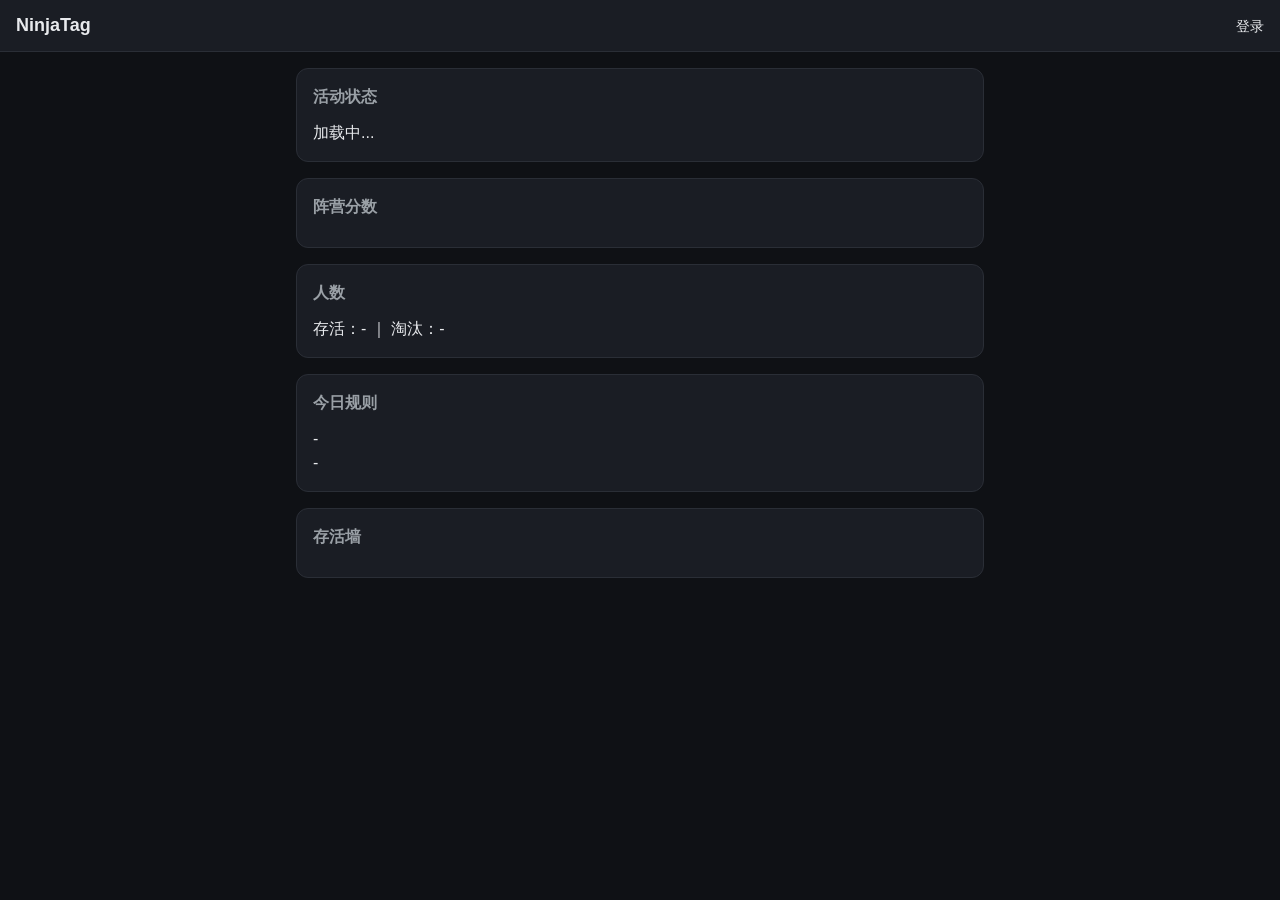
==== index.html @ 1253679f "Initial: init ver" ====
<!DOCTYPE html>
<html lang="zh-CN">
<head>
  <meta charset="UTF-8">
  <meta name="viewport" content="width=device-width, initial-scale=1.0, viewport-fit=cover">
  <title>NinjaTag</title>
  <link rel="stylesheet" href="css/style.css">
</head>
<body>
  <header class="site-header">
    <h1>NinjaTag</h1>
    <nav>
      <a href="login.html" id="nav-login">登录</a>
      <a href="me.html" id="nav-me" style="display:none">我的</a>
      <a href="admin.html" id="nav-admin" style="display:none">后台</a>
      <a href="#" id="nav-logout" style="display:none">退出</a>
    </nav>
  </header>

  <main class="container">
    <section id="event-status" class="card">
      <h2>活动状态</h2>
      <p id="status-text">加载中...</p>
      <p id="day-text"></p>
    </section>

    <section id="colleges" class="card">
      <h2>阵营分数</h2>
      <div id="colleges-list" class="colleges-grid"></div>
    </section>

    <section id="counts" class="card">
      <h2>人数</h2>
      <p>存活：<span id="alive-count">-</span> ｜ 淘汰：<span id="eliminated-count">-</span></p>
    </section>

    <section id="today-rule" class="card">
      <h2>今日规则</h2>
      <p id="rule-title">-</p>
      <p id="rule-content">-</p>
    </section>

    <section id="alive-wall" class="card">
      <h2>存活墙</h2>
      <div id="alive-wall-list" class="wall-grid"></div>
    </section>

    <section id="winner" class="card" style="display:none">
      <h2>最终赢家</h2>
      <div id="winner-content"></div>
    </section>
  </main>

  <script type="module" src="js/public.js"></script>
</body>
</html>
---- css/style.css ----
* { box-sizing: border-box; margin: 0; padding: 0; }

:root {
  --bg: #0f1115;
  --card: #1a1d24;
  --text: #e8eaed;
  --muted: #9aa0a6;
  --primary: #4f8cff;
  --border: #2a2e36;
}

body {
  font-family: -apple-system, BlinkMacSystemFont, "Segoe UI", Roboto, "Helvetica Neue", Arial, sans-serif;
  background: var(--bg);
  color: var(--text);
  min-height: 100vh;
  line-height: 1.5;
}

.site-header {
  display: flex;
  justify-content: space-between;
  align-items: center;
  padding: 12px 16px;
  background: var(--card);
  border-bottom: 1px solid var(--border);
  position: sticky;
  top: 0;
  z-index: 10;
}

.site-header h1 { font-size: 18px; }

.site-header nav a {
  color: var(--text);
  text-decoration: none;
  margin-left: 12px;
  font-size: 14px;
}

.container {
  max-width: 720px;
  margin: 0 auto;
  padding: 16px;
  display: flex;
  flex-direction: column;
  gap: 16px;
}

.card {
  background: var(--card);
  border: 1px solid var(--border);
  border-radius: 12px;
  padding: 16px;
}

.card h2 {
  font-size: 16px;
  margin-bottom: 12px;
  color: var(--muted);
  font-weight: 600;
}

.colleges-grid {
  display: grid;
  grid-template-columns: repeat(2, 1fr);
  gap: 12px;
}

.college-card {
  border: 2px solid;
  border-radius: 10px;
  overflow: hidden;
  text-align: center;
}

.college-name {
  padding: 8px;
  color: #fff;
  font-weight: 600;
}

.college-score {
  font-size: 28px;
  font-weight: 700;
  padding: 12px;
}

.wall-grid {
  display: grid;
  grid-template-columns: repeat(auto-fill, minmax(90px, 1fr));
  gap: 12px;
}

.wall-item {
  text-align: center;
}

.wall-item img {
  width: 100%;
  aspect-ratio: 1;
  object-fit: cover;
  border-radius: 8px;
  background: #333;
}

.wall-name {
  font-size: 13px;
  margin-top: 4px;
  font-weight: 600;
}

.wall-college {
  font-size: 12px;
}

.message {
  padding: 10px 12px;
  border-radius: 8px;
  margin-bottom: 12px;
  font-size: 14px;
}
.message-info { background: #1e3a5f; }
.message-error { background: #5f1e1e; }
.message-success { background: #1e5f2e; }

input, textarea, select {
  width: 100%;
  padding: 12px;
  background: #0f1115;
  border: 1px solid var(--border);
  border-radius: 8px;
  color: var(--text);
  font-size: 16px;
  margin: 8px 0;
}

.btn-primary {
  width: 100%;
  padding: 14px;
  background: var(--primary);
  color: #fff;
  border: none;
  border-radius: 10px;
  font-size: 16px;
  font-weight: 600;
  cursor: pointer;
  margin-top: 8px;
}

.btn-primary:disabled {
  opacity: 0.6;
  cursor: not-allowed;
}

.hint {
  font-size: 13px;
  color: var(--muted);
}

.winner-card {
  display: flex;
  align-items: center;
  gap: 12px;
  padding: 12px;
  border: 1px solid var(--border);
  border-radius: 10px;
  margin-bottom: 8px;
}

.winner-card img {
  width: 64px;
  height: 64px;
  border-radius: 50%;
  object-fit: cover;
}

.winner-label {
  font-size: 12px;
  color: var(--muted);
}

.winner-name {
  font-size: 18px;
  font-weight: 700;
}

.winner-college {
  font-size: 14px;
  color: var(--muted);
}

@media (min-width: 600px) {
  .colleges-grid { grid-template-columns: repeat(4, 1fr); }
}

.btn-secondary {
  width: 100%;
  padding: 14px;
  background: transparent;
  color: var(--text);
  border: 1px solid var(--border);
  border-radius: 10px;
  font-size: 16px;
  margin-top: 8px;
  cursor: pointer;
}

.btn-danger {
  width: 100%;
  padding: 14px;
  background: #b03030;
  color: #fff;
  border: none;
  border-radius: 10px;
  font-size: 16px;
  font-weight: 600;
  cursor: pointer;
  margin-top: 8px;
}

.identity-card {
  display: flex;
  align-items: center;
  gap: 16px;
  padding: 16px;
  border: 1px solid var(--border);
  border-radius: 12px;
  margin: 16px 0;
}

.identity-card img {
  width: 96px;
  height: 96px;
  border-radius: 12px;
  object-fit: cover;
  background: #333;
}

.identity-info {
  flex: 1;
}

.identity-name {
  font-size: 20px;
  font-weight: 700;
}

.identity-college {
  font-size: 14px;
  color: var(--muted);
  margin-top: 4px;
}

.identity-email {
  font-size: 13px;
  color: var(--muted);
  margin-top: 4px;
  word-break: break-all;
}
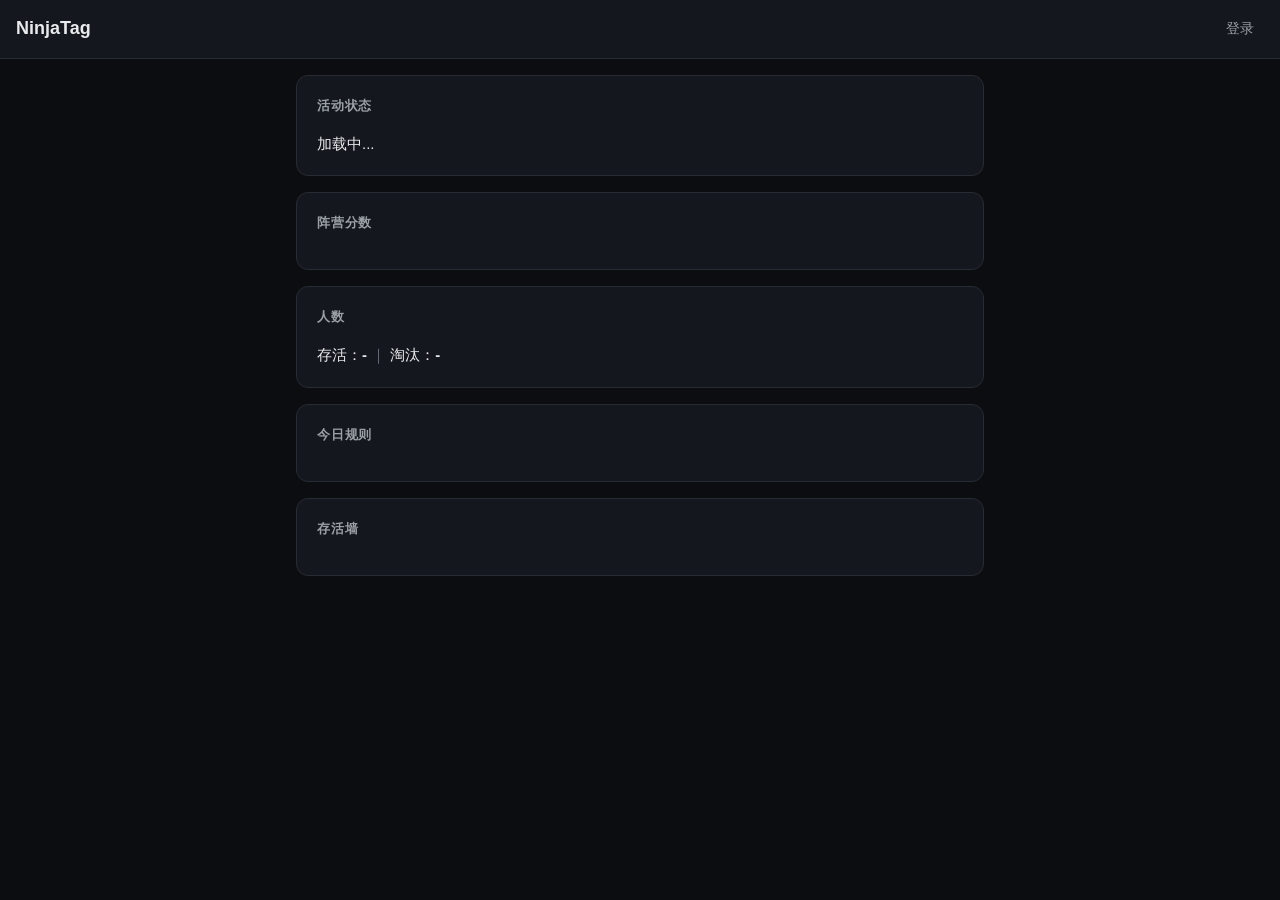
==== commit 9289263c: "Update: Better UI 1" ====
--- a/index.html
+++ b/index.html
@@ -1,51 +1,62 @@
 <!DOCTYPE html>
 <html lang="zh-CN">
+
 <head>
   <meta charset="UTF-8">
   <meta name="viewport" content="width=device-width, initial-scale=1.0, viewport-fit=cover">
   <title>NinjaTag</title>
   <link rel="stylesheet" href="css/style.css">
 </head>
+
 <body>
   <header class="site-header">
     <h1>NinjaTag</h1>
     <nav>
       <a href="login.html" id="nav-login">登录</a>
-      <a href="me.html" id="nav-me" style="display:none">我的</a>
       <a href="admin.html" id="nav-admin" style="display:none">后台</a>
       <a href="#" id="nav-logout" style="display:none">退出</a>
     </nav>
   </header>
 
   <main class="container">
-    <section id="event-status" class="card">
+    <!-- 活动状态 -->
+    <section id="event-status" class="card" data-section="event">
       <h2>活动状态</h2>
       <p id="status-text">加载中...</p>
-      <p id="day-text"></p>
+      <p id="day-text" class="hint"></p>
     </section>
 
-    <section id="colleges" class="card">
+    <!-- 阵营分数 -->
+    <section id="colleges" class="card" data-section="colleges">
       <h2>阵营分数</h2>
       <div id="colleges-list" class="colleges-grid"></div>
     </section>
 
-    <section id="counts" class="card">
+    <!-- 人数 -->
+    <section id="counts" class="card" data-section="counts">
       <h2>人数</h2>
-      <p>存活：<span id="alive-count">-</span> ｜ 淘汰：<span id="eliminated-count">-</span></p>
+      <p>
+        存活：<strong id="alive-count">-</strong>
+        <span class="muted">｜</span>
+        淘汰：<strong id="eliminated-count">-</strong>
+      </p>
     </section>
 
-    <section id="today-rule" class="card">
+    <!-- 今日规则 -->
+    <section id="today-rule" class="card" data-section="today_rule">
       <h2>今日规则</h2>
-      <p id="rule-title">-</p>
-      <p id="rule-content">-</p>
+      <p id="rule-title" style="font-weight:600"></p>
+      <p id="rule-content" class="hint" style="white-space:pre-wrap;line-height:1.6"></p>
     </section>
 
-    <section id="alive-wall" class="card">
+    <!-- 存活墙 -->
+    <section id="alive-wall" class="card" data-section="alive_wall">
       <h2>存活墙</h2>
       <div id="alive-wall-list" class="wall-grid"></div>
     </section>
 
-    <section id="winner" class="card" style="display:none">
+    <!-- 最终赢家 -->
+    <section id="winner" class="card" data-section="winner" style="display:none">
       <h2>最终赢家</h2>
       <div id="winner-content"></div>
     </section>
@@ -53,4 +64,5 @@
 
   <script type="module" src="js/public.js"></script>
 </body>
+
 </html>
--- a/css/style.css
+++ b/css/style.css
@@ -1,41 +1,343 @@
-* { box-sizing: border-box; margin: 0; padding: 0; }
-
+/* ============================================================
+   NinjaTag · 全局样式
+   设计系统：三级背景 · 语义色 · 统一圆角/间距/阴影
+   ============================================================ */
+
+/* ---------------- Reset ---------------- */
+*,
+*::before,
+*::after {
+  box-sizing: border-box;
+}
+
+* {
+  margin: 0;
+  padding: 0;
+}
+
+html {
+  -webkit-text-size-adjust: 100%;
+}
+
+img {
+  max-width: 100%;
+  display: block;
+}
+
+button {
+  font: inherit;
+  color: inherit;
+  background: none;
+  border: none;
+  cursor: pointer;
+}
+
+a {
+  color: var(--primary);
+  text-decoration: none;
+}
+
+a:hover {
+  text-decoration: underline;
+}
+
+/* ---------------- 设计令牌 ---------------- */
 :root {
-  --bg: #0f1115;
-  --card: #1a1d24;
+  /* 背景三级 */
+  --bg: #0b0d11;
+  --surface: #14171d;
+  --elevated: #1c2028;
+
+  /* 文字 */
   --text: #e8eaed;
-  --muted: #9aa0a6;
+  --text-secondary: #9aa0a6;
+  --text-tertiary: #6b7280;
+
+  /* 主色 */
   --primary: #4f8cff;
-  --border: #2a2e36;
-}
-
+  --primary-hover: #3d7aee;
+  --primary-soft: rgba(79, 140, 255, 0.12);
+
+  /* 语义色 */
+  --success: #22c55e;
+  --success-soft: rgba(34, 197, 94, 0.14);
+  --warning: #f59e0b;
+  --warning-soft: rgba(245, 158, 11, 0.14);
+  --danger: #ef4444;
+  --danger-hover: #dc2626;
+  --danger-soft: rgba(239, 68, 68, 0.14);
+  --gold: #eab308;
+  --gold-soft: rgba(234, 179, 8, 0.16);
+
+  /* 边框 */
+  --border: #262b34;
+  --border-strong: #363c47;
+
+  /* 圆角 */
+  --r-sm: 8px;
+  --r-md: 12px;
+  --r-lg: 16px;
+  --r-full: 999px;
+
+  /* 阴影 */
+  --shadow-sm: 0 1px 2px rgba(0, 0, 0, 0.35);
+  --shadow-md: 0 4px 12px rgba(0, 0, 0, 0.4);
+  --shadow-lg: 0 16px 40px rgba(0, 0, 0, 0.5);
+
+  /* 间距（4 的倍数） */
+  --sp-1: 4px;
+  --sp-2: 8px;
+  --sp-3: 12px;
+  --sp-4: 16px;
+  --sp-5: 20px;
+  --sp-6: 24px;
+  --sp-8: 32px;
+
+  /* 布局尺寸 */
+  --sidebar-w: 220px;
+  --topbar-h: 56px;
+
+  /* 兼容旧变量名 */
+  --card: var(--surface);
+  --muted: var(--text-secondary);
+}
+
+/* ---------------- 基础 ---------------- */
 body {
-  font-family: -apple-system, BlinkMacSystemFont, "Segoe UI", Roboto, "Helvetica Neue", Arial, sans-serif;
+  font-family: -apple-system, BlinkMacSystemFont, "Segoe UI", Roboto,
+    "Helvetica Neue", Arial, "PingFang SC", "Microsoft YaHei", sans-serif;
   background: var(--bg);
   color: var(--text);
   min-height: 100vh;
+  line-height: 1.55;
+  font-size: 15px;
+  -webkit-font-smoothing: antialiased;
+  -moz-osx-font-smoothing: grayscale;
+}
+
+h1 {
+  font-size: 18px;
+  font-weight: 700;
+}
+
+h2 {
+  font-size: 16px;
+  font-weight: 600;
+}
+
+h3 {
+  font-size: 15px;
+  font-weight: 600;
+}
+
+.hint {
+  font-size: 13px;
+  color: var(--text-secondary);
   line-height: 1.5;
 }
 
+.muted {
+  color: var(--text-tertiary);
+}
+
+/* ============================================================
+   布局 A：后台应用外壳（侧边栏 + 主区）
+   ============================================================ */
+.app {
+  display: flex;
+  min-height: 100vh;
+}
+
+.sidebar {
+  width: var(--sidebar-w);
+  flex-shrink: 0;
+  background: var(--surface);
+  border-right: 1px solid var(--border);
+  display: flex;
+  flex-direction: column;
+  position: sticky;
+  top: 0;
+  height: 100vh;
+}
+
+.sidebar-brand {
+  padding: var(--sp-5) var(--sp-4);
+  border-bottom: 1px solid var(--border);
+  display: flex;
+  align-items: center;
+  gap: var(--sp-2);
+}
+
+.sidebar-brand .brand-mark {
+  width: 28px;
+  height: 28px;
+  border-radius: var(--r-sm);
+  background: linear-gradient(135deg, var(--primary), #7c5cff);
+  display: grid;
+  place-items: center;
+  font-weight: 800;
+  font-size: 14px;
+  color: #fff;
+  flex-shrink: 0;
+}
+
+.sidebar-brand .brand-name {
+  font-weight: 700;
+  font-size: 15px;
+  letter-spacing: 0.02em;
+}
+
+.sidebar-nav {
+  flex: 1;
+  padding: var(--sp-3) var(--sp-2);
+  display: flex;
+  flex-direction: column;
+  gap: 2px;
+  overflow-y: auto;
+}
+
+.nav-item {
+  display: flex;
+  align-items: center;
+  gap: var(--sp-3);
+  padding: 10px var(--sp-3);
+  border-radius: var(--r-sm);
+  color: var(--text-secondary);
+  font-size: 14px;
+  font-weight: 500;
+  cursor: pointer;
+  transition: background 0.12s, color 0.12s;
+  border: none;
+  background: none;
+  width: 100%;
+  text-align: left;
+}
+
+.nav-item:hover {
+  background: rgba(255, 255, 255, 0.04);
+  color: var(--text);
+  text-decoration: none;
+}
+
+.nav-item.active {
+  background: var(--primary-soft);
+  color: var(--primary);
+  font-weight: 600;
+}
+
+.nav-item .nav-icon {
+  width: 18px;
+  height: 18px;
+  flex-shrink: 0;
+  stroke-width: 2;
+}
+
+.nav-item .nav-badge {
+  margin-left: auto;
+  font-size: 11px;
+  padding: 1px 7px;
+  border-radius: var(--r-full);
+  background: var(--elevated);
+  color: var(--text-secondary);
+}
+
+.sidebar-footer {
+  padding: var(--sp-3) var(--sp-3) var(--sp-4);
+  border-top: 1px solid var(--border);
+}
+
+.sidebar-footer .user-line {
+  font-size: 12px;
+  color: var(--text-tertiary);
+  margin-bottom: var(--sp-2);
+  word-break: break-all;
+  line-height: 1.4;
+}
+
+.main {
+  flex: 1;
+  min-width: 0;
+  display: flex;
+  flex-direction: column;
+}
+
+.topbar {
+  height: var(--topbar-h);
+  padding: 0 var(--sp-5);
+  display: flex;
+  align-items: center;
+  justify-content: space-between;
+  border-bottom: 1px solid var(--border);
+  background: var(--bg);
+  position: sticky;
+  top: 0;
+  z-index: 20;
+  backdrop-filter: blur(8px);
+}
+
+.topbar-title {
+  font-size: 16px;
+  font-weight: 600;
+}
+
+.topbar-actions {
+  display: flex;
+  align-items: center;
+  gap: var(--sp-2);
+}
+
+.content {
+  padding: var(--sp-5);
+  max-width: 1120px;
+  width: 100%;
+  margin: 0 auto;
+  display: flex;
+  flex-direction: column;
+  gap: var(--sp-4);
+  flex: 1;
+}
+
+/* 移动端底部导航 */
+.bottom-nav {
+  display: none;
+}
+
+/* ============================================================
+   布局 B：公共页（旧 site-header + container）
+   ============================================================ */
 .site-header {
   display: flex;
   justify-content: space-between;
   align-items: center;
   padding: 12px 16px;
-  background: var(--card);
+  background: var(--surface);
   border-bottom: 1px solid var(--border);
   position: sticky;
   top: 0;
-  z-index: 10;
-}
-
-.site-header h1 { font-size: 18px; }
+  z-index: 20;
+}
+
+.site-header h1 {
+  font-size: 18px;
+}
+
+.site-header nav {
+  display: flex;
+  align-items: center;
+  gap: 4px;
+}
 
 .site-header nav a {
+  color: var(--text-secondary);
+  font-size: 14px;
+  padding: 6px 10px;
+  border-radius: var(--r-sm);
+}
+
+.site-header nav a:hover {
+  background: rgba(255, 255, 255, 0.05);
   color: var(--text);
   text-decoration: none;
-  margin-left: 12px;
-  font-size: 14px;
 }
 
 .container {
@@ -47,49 +349,939 @@
   gap: 16px;
 }
 
+/* ============================================================
+   卡片
+   ============================================================ */
 .card {
-  background: var(--card);
+  background: var(--surface);
   border: 1px solid var(--border);
-  border-radius: 12px;
-  padding: 16px;
+  border-radius: var(--r-md);
+  padding: var(--sp-5);
 }
 
 .card h2 {
-  font-size: 16px;
-  margin-bottom: 12px;
-  color: var(--muted);
+  font-size: 13px;
+  margin-bottom: var(--sp-4);
+  color: var(--text-secondary);
   font-weight: 600;
+  text-transform: uppercase;
+  letter-spacing: 0.06em;
+  display: flex;
+  align-items: center;
+  gap: var(--sp-2);
+}
+
+.card-head {
+  display: flex;
+  align-items: center;
+  justify-content: space-between;
+  gap: var(--sp-3);
+  margin-bottom: var(--sp-4);
+}
+
+.card-head h2 {
+  margin-bottom: 0;
+}
+
+/* ============================================================
+   按钮
+   类型：primary / secondary / danger / ghost
+   尺寸：sm / md / lg
+   ============================================================ */
+.btn {
+  display: inline-flex;
+  align-items: center;
+  justify-content: center;
+  gap: 6px;
+  padding: 9px 14px;
+  border-radius: var(--r-sm);
+  font-size: 14px;
+  font-weight: 600;
+  line-height: 1.2;
+  border: 1px solid transparent;
+  cursor: pointer;
+  transition: background 0.12s, border-color 0.12s, color 0.12s;
+  white-space: nowrap;
+  text-decoration: none;
+}
+
+.btn:hover {
+  text-decoration: none;
+}
+
+.btn:disabled {
+  opacity: 0.5;
+  cursor: not-allowed;
+}
+
+.btn-primary {
+  background: var(--primary);
+  color: #fff;
+  border-color: var(--primary);
+}
+
+.btn-primary:hover:not(:disabled) {
+  background: var(--primary-hover);
+  border-color: var(--primary-hover);
+}
+
+.btn-secondary {
+  background: transparent;
+  color: var(--text);
+  border-color: var(--border-strong);
+}
+
+.btn-secondary:hover:not(:disabled) {
+  background: rgba(255, 255, 255, 0.05);
+  border-color: var(--text-tertiary);
+}
+
+.btn-danger {
+  background: var(--danger);
+  color: #fff;
+  border-color: var(--danger);
+}
+
+.btn-danger:hover:not(:disabled) {
+  background: var(--danger-hover);
+  border-color: var(--danger-hover);
+}
+
+.btn-ghost {
+  background: transparent;
+  color: var(--text-secondary);
+  border-color: transparent;
+}
+
+.btn-ghost:hover:not(:disabled) {
+  background: rgba(255, 255, 255, 0.06);
+  color: var(--text);
+}
+
+/* 尺寸 */
+.btn-sm {
+  padding: 6px 10px;
+  font-size: 13px;
+  border-radius: 6px;
+}
+
+.btn-lg {
+  padding: 12px 20px;
+  font-size: 15px;
+  border-radius: var(--r-md);
+}
+
+.btn-block {
+  width: 100%;
+}
+
+/* 行内小按钮（兼容旧 .btn-mini） */
+.btn-mini {
+  display: inline-flex;
+  align-items: center;
+  gap: 4px;
+  padding: 5px 10px;
+  font-size: 12px;
+  font-weight: 500;
+  border-radius: 6px;
+  background: transparent;
+  color: var(--text-secondary);
+  border: 1px solid var(--border-strong);
+  cursor: pointer;
+  white-space: nowrap;
+  transition: all 0.12s;
+}
+
+.btn-mini:hover:not(:disabled) {
+  color: var(--text);
+  border-color: var(--text-tertiary);
+  background: rgba(255, 255, 255, 0.04);
+}
+
+.btn-mini.btn-warn {
+  border-color: rgba(239, 68, 68, 0.5);
+  color: #fca5a5;
+}
+
+.btn-mini.btn-warn:hover:not(:disabled) {
+  background: var(--danger-soft);
+  border-color: var(--danger);
+  color: #fecaca;
+}
+
+.btn-mini.btn-good {
+  border-color: rgba(34, 197, 94, 0.5);
+  color: #86efac;
+}
+
+.btn-mini.btn-good:hover:not(:disabled) {
+  background: var(--success-soft);
+  border-color: var(--success);
+}
+
+.btn-mini:disabled {
+  opacity: 0.4;
+  cursor: not-allowed;
+}
+
+/* 旧类名兼容 */
+.btn-primary,
+.btn-secondary,
+.btn-danger {
+  display: inline-flex;
+  align-items: center;
+  justify-content: center;
+  gap: 6px;
+  padding: 9px 14px;
+  border-radius: var(--r-sm);
+  font-size: 14px;
+  font-weight: 600;
+  cursor: pointer;
+  transition: background 0.12s, border-color 0.12s;
+  border: 1px solid transparent;
+}
+
+.btn-row {
+  display: flex;
+  gap: var(--sp-2);
+  flex-wrap: wrap;
+  margin-top: var(--sp-3);
+}
+
+.btn-row .btn-primary,
+.btn-row .btn-secondary,
+.btn-row .btn-danger {
+  flex: 1;
+  min-width: 120px;
+}
+
+/* ============================================================
+   表单
+   ============================================================ */
+input,
+textarea,
+select {
+  width: 100%;
+  padding: 10px 12px;
+  background: var(--bg);
+  border: 1px solid var(--border-strong);
+  border-radius: var(--r-sm);
+  color: var(--text);
+  font-size: 14px;
+  font-family: inherit;
+  transition: border-color 0.12s, box-shadow 0.12s;
+}
+
+input:focus,
+textarea:focus,
+select:focus {
+  outline: none;
+  border-color: var(--primary);
+  box-shadow: 0 0 0 3px var(--primary-soft);
+}
+
+input::placeholder,
+textarea::placeholder {
+  color: var(--text-tertiary);
+}
+
+textarea {
+  resize: vertical;
+  min-height: 72px;
+  line-height: 1.5;
+}
+
+select {
+  appearance: none;
+  background-image: url("data:image/svg+xml,%3Csvg xmlns='http://www.w3.org/2000/svg' viewBox='0 0 12 12' fill='none' stroke='%239aa0a6' stroke-width='1.5'%3E%3Cpath d='M3 5l3 3 3-3'/%3E%3C/svg%3E");
+  background-repeat: no-repeat;
+  background-position: right 10px center;
+  background-size: 12px;
+  padding-right: 30px;
+}
+
+label {
+  display: block;
+  font-size: 12px;
+  font-weight: 600;
+  color: var(--text-secondary);
+  margin-bottom: 6px;
+  margin-top: var(--sp-3);
+  text-transform: uppercase;
+  letter-spacing: 0.04em;
+}
+
+label:first-child {
+  margin-top: 0;
+}
+
+.field {
+  margin-bottom: var(--sp-3);
+}
+
+.field-row {
+  display: grid;
+  grid-template-columns: 1fr 1fr;
+  gap: var(--sp-3);
+}
+
+/* 复选框/单选框在 label 内时不继承上边距 */
+label.checkbox,
+label.radio {
+  display: flex;
+  align-items: center;
+  gap: 8px;
+  text-transform: none;
+  letter-spacing: 0;
+  font-size: 14px;
+  font-weight: 500;
+  color: var(--text);
+  margin: 0;
+  cursor: pointer;
+}
+
+label.checkbox input,
+label.radio input {
+  width: auto;
+  margin: 0;
+  cursor: pointer;
+  accent-color: var(--primary);
+}
+
+/* ============================================================
+   徽章 / 状态
+   ============================================================ */
+.badge {
+  display: inline-flex;
+  align-items: center;
+  gap: 5px;
+  padding: 3px 9px;
+  border-radius: var(--r-full);
+  font-size: 12px;
+  font-weight: 600;
+  line-height: 1.4;
+  white-space: nowrap;
+}
+
+.badge .dot {
+  width: 6px;
+  height: 6px;
+  border-radius: 50%;
+  background: currentColor;
+}
+
+.badge-success {
+  background: var(--success-soft);
+  color: #86efac;
+}
+
+.badge-danger {
+  background: var(--danger-soft);
+  color: #fca5a5;
+}
+
+.badge-warning {
+  background: var(--warning-soft);
+  color: #fcd34d;
+}
+
+.badge-info {
+  background: var(--primary-soft);
+  color: #93c5fd;
+}
+
+.badge-neutral {
+  background: var(--elevated);
+  color: var(--text-secondary);
+}
+
+.badge-gold {
+  background: var(--gold-soft);
+  color: #fde047;
+}
+
+/* 旧状态徽章兼容 */
+.status-badge {
+  display: inline-flex;
+  align-items: center;
+  padding: 5px 12px;
+  border-radius: var(--r-full);
+  font-weight: 600;
+  font-size: 13px;
+}
+
+.status-alive {
+  background: var(--success-soft);
+  color: #86efac;
+}
+
+.status-eliminated {
+  background: var(--danger-soft);
+  color: #fca5a5;
+}
+
+.status-winner {
+  background: var(--gold-soft);
+  color: #fde047;
+}
+
+/* ============================================================
+   消息条（兼容旧 .message）
+   ============================================================ */
+.message {
+  padding: 10px 14px;
+  border-radius: var(--r-sm);
+  font-size: 14px;
+  margin-bottom: var(--sp-3);
+  border: 1px solid transparent;
+}
+
+.message-info {
+  background: var(--primary-soft);
+  border-color: rgba(79, 140, 255, 0.35);
+}
+
+.message-error {
+  background: var(--danger-soft);
+  border-color: rgba(239, 68, 68, 0.35);
+}
+
+.message-success {
+  background: var(--success-soft);
+  border-color: rgba(34, 197, 94, 0.35);
+}
+
+/* ============================================================
+   数据表格
+   ============================================================ */
+.table-wrap {
+  overflow-x: auto;
+  border-radius: var(--r-md);
+  border: 1px solid var(--border);
+}
+
+.data-table {
+  width: 100%;
+  border-collapse: collapse;
+  font-size: 14px;
+}
+
+.data-table th {
+  text-align: left;
+  font-weight: 600;
+  font-size: 11px;
+  text-transform: uppercase;
+  letter-spacing: 0.06em;
+  color: var(--text-tertiary);
+  padding: 10px 14px;
+  border-bottom: 1px solid var(--border);
+  background: var(--elevated);
+  white-space: nowrap;
+}
+
+.data-table td {
+  padding: 12px 14px;
+  border-bottom: 1px solid var(--border);
+  vertical-align: middle;
+}
+
+.data-table tbody tr:last-child td {
+  border-bottom: none;
+}
+
+.data-table tbody tr:hover {
+  background: rgba(255, 255, 255, 0.02);
+}
+
+.data-table .cell-main {
+  font-weight: 600;
+}
+
+.data-table .cell-sub {
+  font-size: 12px;
+  color: var(--text-tertiary);
+  margin-top: 2px;
+}
+
+.data-table .cell-actions {
+  display: flex;
+  gap: 6px;
+  justify-content: flex-end;
+  flex-wrap: wrap;
+}
+
+.data-table .col-narrow {
+  width: 1%;
+  white-space: nowrap;
+}
+
+/* ============================================================
+   旧列表行（.admin-row）兼容
+   ============================================================ */
+.admin-row {
+  display: flex;
+  align-items: center;
+  gap: var(--sp-2);
+  padding: 10px 0;
+  border-bottom: 1px solid var(--border);
+  flex-wrap: wrap;
+}
+
+.admin-row:last-child {
+  border-bottom: none;
+}
+
+.admin-name {
+  font-weight: 600;
+}
+
+.admin-meta {
+  font-size: 13px;
+  color: var(--text-secondary);
+}
+
+/* ============================================================
+   Tab（旧版兼容）
+   ============================================================ */
+.tabs {
+  display: flex;
+  gap: 6px;
+  overflow-x: auto;
+  padding-bottom: 4px;
+}
+
+.tab {
+  padding: 8px 14px;
+  background: var(--surface);
+  color: var(--text-secondary);
+  border: 1px solid var(--border);
+  border-radius: var(--r-full);
+  white-space: nowrap;
+  cursor: pointer;
+  font-size: 14px;
+}
+
+.tab.active {
+  background: var(--primary);
+  color: #fff;
+  border-color: var(--primary);
+}
+
+.tab-panel {
+  display: none;
+  flex-direction: column;
+  gap: var(--sp-4);
+}
+
+.tab-panel.active {
+  display: flex;
+}
+
+/* ============================================================
+   Modal
+   ============================================================ */
+.modal-overlay {
+  position: fixed;
+  inset: 0;
+  background: rgba(0, 0, 0, 0.7);
+  backdrop-filter: blur(4px);
+  display: flex;
+  align-items: center;
+  justify-content: center;
+  z-index: 100;
+  padding: var(--sp-4);
+  animation: fade-in 0.15s ease;
+}
+
+.modal-box {
+  background: var(--elevated);
+  border: 1px solid var(--border-strong);
+  border-radius: var(--r-lg);
+  padding: var(--sp-5);
+  max-width: 440px;
+  width: 100%;
+  max-height: 90vh;
+  overflow-y: auto;
+  box-shadow: var(--shadow-lg);
+  animation: modal-in 0.18s ease;
+}
+
+.modal-box.modal-lg {
+  max-width: 640px;
+}
+
+.modal-box h3 {
+  margin-bottom: var(--sp-3);
+  font-size: 17px;
+  font-weight: 700;
+}
+
+.modal-box>p {
+  margin-bottom: var(--sp-3);
+  color: var(--text-secondary);
+  font-size: 14px;
+  line-height: 1.55;
+}
+
+.modal-box .modal-actions {
+  display: flex;
+  gap: var(--sp-2);
+  justify-content: flex-end;
+  margin-top: var(--sp-5);
+}
+
+.modal-box .modal-actions .btn {
+  flex: 1;
+}
+
+@keyframes fade-in {
+  from {
+    opacity: 0;
+  }
+
+  to {
+    opacity: 1;
+  }
+}
+
+@keyframes modal-in {
+  from {
+    opacity: 0;
+    transform: translateY(8px) scale(0.98);
+  }
+
+  to {
+    opacity: 1;
+    transform: none;
+  }
+}
+
+/* ============================================================
+   Toast
+   ============================================================ */
+.toast-container {
+  position: fixed;
+  right: var(--sp-4);
+  bottom: var(--sp-4);
+  z-index: 1000;
+  display: flex;
+  flex-direction: column;
+  gap: var(--sp-2);
+  pointer-events: none;
+}
+
+.toast {
+  pointer-events: auto;
+  min-width: 260px;
+  max-width: 380px;
+  padding: 12px 14px;
+  background: var(--elevated);
+  border: 1px solid var(--border-strong);
+  border-radius: var(--r-md);
+  box-shadow: var(--shadow-lg);
+  font-size: 14px;
+  display: flex;
+  gap: 10px;
+  align-items: flex-start;
+  animation: toast-in 0.2s ease;
+}
+
+.toast.toast-success {
+  border-left: 3px solid var(--success);
+}
+
+.toast.toast-error {
+  border-left: 3px solid var(--danger);
+}
+
+.toast.toast-info {
+  border-left: 3px solid var(--primary);
+}
+
+.toast.toast-warning {
+  border-left: 3px solid var(--warning);
+}
+
+.toast .toast-icon {
+  flex-shrink: 0;
+  margin-top: 1px;
+}
+
+.toast .toast-body {
+  flex: 1;
+  line-height: 1.5;
+}
+
+@keyframes toast-in {
+  from {
+    opacity: 0;
+    transform: translateY(10px);
+  }
+
+  to {
+    opacity: 1;
+    transform: none;
+  }
+}
+
+@keyframes toast-out {
+  to {
+    opacity: 0;
+    transform: translateY(10px);
+  }
+}
+
+.toast.leaving {
+  animation: toast-out 0.18s ease forwards;
+}
+
+/* ============================================================
+   空状态 / 骨架屏
+   ============================================================ */
+.empty {
+  display: flex;
+  flex-direction: column;
+  align-items: center;
+  justify-content: center;
+  padding: var(--sp-8) var(--sp-4);
+  text-align: center;
+  color: var(--text-tertiary);
+  gap: var(--sp-2);
+}
+
+.empty svg {
+  width: 40px;
+  height: 40px;
+  opacity: 0.5;
+}
+
+.empty-title {
+  font-size: 15px;
+  font-weight: 600;
+  color: var(--text-secondary);
+}
+
+.empty-desc {
+  font-size: 13px;
+}
+
+.empty .btn {
+  margin-top: var(--sp-2);
+}
+
+.skeleton {
+  background: linear-gradient(90deg,
+      var(--elevated) 0%,
+      rgba(255, 255, 255, 0.04) 50%,
+      var(--elevated) 100%);
+  background-size: 200% 100%;
+  animation: skeleton 1.4s ease infinite;
+  border-radius: var(--r-sm);
+  height: 16px;
+}
+
+.skeleton-row {
+  display: flex;
+  gap: var(--sp-3);
+  padding: 12px 0;
+  border-bottom: 1px solid var(--border);
+  align-items: center;
+}
+
+.skeleton-row:last-child {
+  border-bottom: none;
+}
+
+.skeleton-row .skeleton {
+  flex: 1;
+}
+
+.skeleton-row .skeleton.w-40 {
+  flex: 0 0 40%;
+}
+
+.skeleton-row .skeleton.w-20 {
+  flex: 0 0 20%;
+}
+
+.skeleton-row .skeleton.w-10 {
+  flex: 0 0 10%;
+}
+
+@keyframes skeleton {
+  0% {
+    background-position: 200% 0;
+  }
+
+  100% {
+    background-position: -200% 0;
+  }
+}
+
+/* ============================================================
+   筛选条 / 批量操作条
+   ============================================================ */
+.filter-bar {
+  display: flex;
+  gap: var(--sp-2);
+  align-items: center;
+  flex-wrap: wrap;
+  margin-bottom: var(--sp-3);
+}
+
+.filter-bar .search-input {
+  flex: 1;
+  min-width: 180px;
+  margin: 0;
+}
+
+.filter-bar select {
+  width: auto;
+  min-width: 130px;
+  margin: 0;
+}
+
+.bulk-bar {
+  position: sticky;
+  top: var(--topbar-h);
+  z-index: 10;
+  display: flex;
+  align-items: center;
+  gap: var(--sp-3);
+  padding: 10px 14px;
+  margin: var(--sp-3) 0;
+  background: var(--primary-soft);
+  border: 1px solid rgba(79, 140, 255, 0.4);
+  border-radius: var(--r-md);
+  font-size: 14px;
+  animation: fade-in 0.15s ease;
+}
+
+.bulk-bar .bulk-count {
+  font-weight: 600;
+  color: var(--primary);
+}
+
+.bulk-bar .bulk-actions {
+  margin-left: auto;
+  display: flex;
+  gap: var(--sp-2);
+}
+
+/* ============================================================
+   概览页
+   ============================================================ */
+.status-hero {
+  background: linear-gradient(135deg, var(--surface), var(--elevated));
+  border: 1px solid var(--border-strong);
+  border-radius: var(--r-lg);
+  padding: var(--sp-6);
+}
+
+.status-hero .hero-top {
+  display: flex;
+  align-items: center;
+  gap: var(--sp-3);
+  margin-bottom: var(--sp-4);
+  flex-wrap: wrap;
+}
+
+.status-hero .hero-status {
+  font-size: 24px;
+  font-weight: 800;
+  letter-spacing: -0.01em;
+}
+
+.status-hero .hero-meta {
+  display: flex;
+  gap: var(--sp-5);
+  flex-wrap: wrap;
+  color: var(--text-secondary);
+  font-size: 14px;
+  margin-bottom: var(--sp-4);
+}
+
+.status-hero .hero-meta strong {
+  color: var(--text);
+  font-size: 18px;
+  font-weight: 700;
+}
+
+.status-hero .hero-actions {
+  display: flex;
+  gap: var(--sp-2);
+  flex-wrap: wrap;
+}
+
+.suggest-bar {
+  display: flex;
+  align-items: center;
+  gap: var(--sp-3);
+  padding: var(--sp-3) var(--sp-4);
+  background: var(--primary-soft);
+  border: 1px solid rgba(79, 140, 255, 0.3);
+  border-radius: var(--r-md);
+  font-size: 14px;
+}
+
+.suggest-bar .suggest-icon {
+  width: 20px;
+  height: 20px;
+  color: var(--primary);
+  flex-shrink: 0;
+}
+
+.suggest-bar .suggest-text {
+  flex: 1;
+  color: var(--text);
+}
+
+.suggest-bar .suggest-text strong {
+  color: var(--primary);
 }
 
 .colleges-grid {
   display: grid;
-  grid-template-columns: repeat(2, 1fr);
-  gap: 12px;
+  grid-template-columns: repeat(auto-fit, minmax(140px, 1fr));
+  gap: var(--sp-3);
 }
 
 .college-card {
-  border: 2px solid;
-  border-radius: 10px;
+  border: 1px solid var(--border-strong);
+  border-radius: var(--r-md);
   overflow: hidden;
   text-align: center;
-}
-
-.college-name {
+  background: var(--elevated);
+}
+
+.college-card .college-name {
   padding: 8px;
   color: #fff;
-  font-weight: 600;
-}
-
-.college-score {
-  font-size: 28px;
   font-weight: 700;
-  padding: 12px;
-}
-
+  font-size: 14px;
+  letter-spacing: 0.02em;
+}
+
+.college-card .college-score {
+  font-size: 32px;
+  font-weight: 800;
+  padding: 14px 12px 4px;
+  line-height: 1;
+}
+
+.college-card .college-count {
+  font-size: 12px;
+  color: var(--text-tertiary);
+  padding-bottom: 12px;
+}
+
+/* ============================================================
+   游戏元素：存活墙 / 赢家卡 / 身份卡 / 代码 / 水印
+   ============================================================ */
 .wall-grid {
   display: grid;
-  grid-template-columns: repeat(auto-fill, minmax(90px, 1fr));
-  gap: 12px;
+  grid-template-columns: repeat(auto-fill, minmax(88px, 1fr));
+  gap: var(--sp-3);
 }
 
 .wall-item {
@@ -100,72 +1292,32 @@
   width: 100%;
   aspect-ratio: 1;
   object-fit: cover;
-  border-radius: 8px;
-  background: #333;
+  border-radius: var(--r-sm);
+  background: var(--elevated);
 }
 
 .wall-name {
   font-size: 13px;
-  margin-top: 4px;
+  margin-top: 6px;
   font-weight: 600;
+  overflow: hidden;
+  text-overflow: ellipsis;
+  white-space: nowrap;
 }
 
 .wall-college {
   font-size: 12px;
 }
 
-.message {
-  padding: 10px 12px;
-  border-radius: 8px;
-  margin-bottom: 12px;
-  font-size: 14px;
-}
-.message-info { background: #1e3a5f; }
-.message-error { background: #5f1e1e; }
-.message-success { background: #1e5f2e; }
-
-input, textarea, select {
-  width: 100%;
-  padding: 12px;
-  background: #0f1115;
-  border: 1px solid var(--border);
-  border-radius: 8px;
-  color: var(--text);
-  font-size: 16px;
-  margin: 8px 0;
-}
-
-.btn-primary {
-  width: 100%;
-  padding: 14px;
-  background: var(--primary);
-  color: #fff;
-  border: none;
-  border-radius: 10px;
-  font-size: 16px;
-  font-weight: 600;
-  cursor: pointer;
-  margin-top: 8px;
-}
-
-.btn-primary:disabled {
-  opacity: 0.6;
-  cursor: not-allowed;
-}
-
-.hint {
-  font-size: 13px;
-  color: var(--muted);
-}
-
 .winner-card {
   display: flex;
   align-items: center;
-  gap: 12px;
-  padding: 12px;
-  border: 1px solid var(--border);
-  border-radius: 10px;
-  margin-bottom: 8px;
+  gap: var(--sp-3);
+  padding: var(--sp-4);
+  border: 1px solid var(--border-strong);
+  border-radius: var(--r-md);
+  margin-bottom: var(--sp-2);
+  background: var(--elevated);
 }
 
 .winner-card img {
@@ -177,68 +1329,44 @@
 
 .winner-label {
   font-size: 12px;
-  color: var(--muted);
+  color: var(--text-tertiary);
+  text-transform: uppercase;
+  letter-spacing: 0.06em;
 }
 
 .winner-name {
-  font-size: 18px;
-  font-weight: 700;
+  font-size: 20px;
+  font-weight: 800;
 }
 
 .winner-college {
   font-size: 14px;
-  color: var(--muted);
-}
-
-@media (min-width: 600px) {
-  .colleges-grid { grid-template-columns: repeat(4, 1fr); }
-}
-
-.btn-secondary {
-  width: 100%;
-  padding: 14px;
-  background: transparent;
-  color: var(--text);
-  border: 1px solid var(--border);
-  border-radius: 10px;
-  font-size: 16px;
-  margin-top: 8px;
-  cursor: pointer;
-}
-
-.btn-danger {
-  width: 100%;
-  padding: 14px;
-  background: #b03030;
-  color: #fff;
-  border: none;
-  border-radius: 10px;
-  font-size: 16px;
-  font-weight: 600;
-  cursor: pointer;
-  margin-top: 8px;
+  color: var(--text-secondary);
 }
 
 .identity-card {
   display: flex;
   align-items: center;
-  gap: 16px;
-  padding: 16px;
-  border: 1px solid var(--border);
-  border-radius: 12px;
-  margin: 16px 0;
+  gap: var(--sp-4);
+  padding: var(--sp-4);
+  border: 1px solid var(--border-strong);
+  border-radius: var(--r-md);
+  margin: var(--sp-4) 0;
+  background: var(--elevated);
 }
 
 .identity-card img {
-  width: 96px;
-  height: 96px;
-  border-radius: 12px;
+  width: 88px;
+  height: 88px;
+  border-radius: var(--r-md);
   object-fit: cover;
-  background: #333;
+  background: var(--elevated);
+  flex-shrink: 0;
 }
 
 .identity-info {
   flex: 1;
+  min-width: 0;
 }
 
 .identity-name {
@@ -248,13 +1376,575 @@
 
 .identity-college {
   font-size: 14px;
-  color: var(--muted);
+  color: var(--text-secondary);
   margin-top: 4px;
 }
 
 .identity-email {
   font-size: 13px;
-  color: var(--muted);
+  color: var(--text-tertiary);
   margin-top: 4px;
   word-break: break-all;
+}
+
+.my-code {
+  font-size: 34px;
+  font-weight: 800;
+  letter-spacing: 8px;
+  text-align: center;
+  padding: 22px;
+  background: var(--bg);
+  border: 1px dashed var(--border-strong);
+  border-radius: var(--r-md);
+  font-family: ui-monospace, "SF Mono", Menlo, monospace;
+  color: var(--primary);
+}
+
+.my-code.muted {
+  color: var(--text-tertiary);
+  font-size: 18px;
+  letter-spacing: 2px;
+}
+
+.watermark {
+  position: fixed;
+  inset: 0;
+  pointer-events: none;
+  z-index: 5;
+  display: flex;
+  flex-wrap: wrap;
+  opacity: 0.06;
+  overflow: hidden;
+}
+
+.watermark span {
+  font-size: 12px;
+  transform: rotate(-30deg);
+  padding: 40px 20px;
+  white-space: nowrap;
+}
+
+/* ============================================================
+   击杀原因选择
+   ============================================================ */
+.kill-reason-list {
+  display: flex;
+  flex-direction: column;
+  gap: var(--sp-2);
+  margin: var(--sp-3) 0;
+}
+
+.kill-reason-option {
+  display: flex;
+  align-items: center;
+  gap: var(--sp-3);
+  padding: 11px 14px;
+  border: 1px solid var(--border-strong);
+  border-radius: var(--r-sm);
+  cursor: pointer;
+  font-size: 14px;
+  background: var(--bg);
+  transition: border-color 0.12s, background 0.12s;
+  margin: 0;
+  text-transform: none;
+  letter-spacing: 0;
+  color: var(--text);
+  font-weight: 500;
+}
+
+.kill-reason-option:hover {
+  border-color: var(--primary);
+}
+
+.kill-reason-option input[type="radio"] {
+  width: auto;
+  margin: 0;
+  cursor: pointer;
+  accent-color: var(--primary);
+  flex-shrink: 0;
+}
+
+.kill-reason-option:has(input:checked) {
+  border-color: var(--primary);
+  background: var(--primary-soft);
+}
+
+.kill-reason-option span:first-of-type {
+  flex: 1;
+}
+
+.reason-score {
+  font-size: 12px;
+  color: #86efac;
+  font-weight: 700;
+  letter-spacing: 0.04em;
+}
+
+.reason-score.reason-no {
+  color: #fca5a5;
+}
+
+/* ============================================================
+   历史记录
+   ============================================================ */
+.history-item {
+  display: flex;
+  gap: var(--sp-3);
+  padding: 12px 0;
+  border-bottom: 1px solid var(--border);
+  align-items: flex-start;
+}
+
+.history-item:last-child {
+  border-bottom: none;
+}
+
+.history-time {
+  font-size: 12px;
+  color: var(--text-tertiary);
+  min-width: 130px;
+  flex-shrink: 0;
+  padding-top: 2px;
+  font-variant-numeric: tabular-nums;
+}
+
+.history-content {
+  flex: 1;
+  font-size: 14px;
+  line-height: 1.6;
+}
+
+.history-tag {
+  display: inline-block;
+  padding: 1px 8px;
+  border-radius: var(--r-full);
+  font-size: 11px;
+  margin-right: 6px;
+  font-weight: 700;
+  vertical-align: middle;
+  letter-spacing: 0.02em;
+}
+
+.tag-kill {
+  background: #2a3d5f;
+  color: #93c5fd;
+}
+
+.tag-admin {
+  background: #5f3d2a;
+  color: #fcd34d;
+}
+
+.tag-revoke {
+  background: #5f2a2a;
+  color: #fca5a5;
+}
+
+.tag-reinsert {
+  background: #2a5f3d;
+  color: #86efac;
+}
+
+.history-note {
+  font-size: 12px;
+  color: var(--text-tertiary);
+  margin-top: 3px;
+}
+
+/* ============================================================
+   举报（兼容旧）
+   ============================================================ */
+.report-item {
+  padding: var(--sp-3) 0;
+  border-bottom: 1px solid var(--border);
+}
+
+.report-item:last-child {
+  border-bottom: none;
+}
+
+/* ============================================================
+   首页板块开关
+   ============================================================ */
+.section-toggle {
+  display: inline-flex;
+  align-items: center;
+  gap: 6px;
+  margin-left: var(--sp-3);
+  font-size: 12px;
+  font-weight: 500;
+  color: var(--text-secondary);
+  cursor: pointer;
+  user-select: none;
+  text-transform: none;
+  letter-spacing: 0;
+  padding: 3px 8px;
+  border-radius: var(--r-full);
+  background: var(--elevated);
+  border: 1px solid var(--border);
+}
+
+.section-toggle input {
+  width: auto;
+  margin: 0;
+  cursor: pointer;
+  accent-color: var(--primary);
+}
+
+.section-toggle span {
+  white-space: nowrap;
+}
+
+/* ============================================================
+   设置页：可见性列表 / 危险区
+   ============================================================ */
+.setting-row {
+  display: flex;
+  align-items: center;
+  justify-content: space-between;
+  gap: var(--sp-3);
+  padding: 12px 0;
+  border-bottom: 1px solid var(--border);
+}
+
+.setting-row:last-child {
+  border-bottom: none;
+}
+
+.setting-row .setting-label {
+  font-weight: 600;
+  font-size: 14px;
+}
+
+.setting-row .setting-desc {
+  font-size: 12px;
+  color: var(--text-tertiary);
+  margin-top: 2px;
+}
+
+.switch {
+  position: relative;
+  width: 40px;
+  height: 22px;
+  flex-shrink: 0;
+  cursor: pointer;
+}
+
+.switch input {
+  opacity: 0;
+  width: 100%;
+  height: 100%;
+  margin: 0;
+  cursor: pointer;
+  position: absolute;
+}
+
+.switch .track {
+  position: absolute;
+  inset: 0;
+  background: var(--border-strong);
+  border-radius: var(--r-full);
+  transition: background 0.15s;
+  pointer-events: none;
+}
+
+.switch .track::after {
+  content: "";
+  position: absolute;
+  top: 3px;
+  left: 3px;
+  width: 16px;
+  height: 16px;
+  background: #fff;
+  border-radius: 50%;
+  transition: transform 0.15s;
+}
+
+.switch input:checked+.track {
+  background: var(--primary);
+}
+
+.switch input:checked+.track::after {
+  transform: translateX(18px);
+}
+
+.switch input:disabled+.track {
+  opacity: 0.5;
+}
+
+.danger-zone {
+  border: 1px solid rgba(239, 68, 68, 0.4);
+  border-radius: var(--r-md);
+  padding: var(--sp-4);
+  background: rgba(239, 68, 68, 0.04);
+}
+
+/* ============================================================
+   工具类
+   ============================================================ */
+.row {
+  display: flex;
+  align-items: center;
+  gap: var(--sp-2);
+}
+
+.row-between {
+  display: flex;
+  align-items: center;
+  justify-content: space-between;
+  gap: var(--sp-2);
+}
+
+.col {
+  display: flex;
+  flex-direction: column;
+  gap: var(--sp-2);
+}
+
+.grow {
+  flex: 1;
+  min-width: 0;
+}
+
+.text-right {
+  text-align: right;
+}
+
+.nowrap {
+  white-space: nowrap;
+}
+
+.hidden {
+  display: none !important;
+}
+
+.mt-3 {
+  margin-top: var(--sp-3);
+}
+
+.mt-4 {
+  margin-top: var(--sp-4);
+}
+
+.mb-0 {
+  margin-bottom: 0;
+}
+
+/* ============================================================
+   响应式
+   ============================================================ */
+@media (max-width: 900px) {
+  .app {
+    flex-direction: column;
+  }
+
+  .sidebar {
+    display: none;
+  }
+
+  .topbar {
+    padding: 0 var(--sp-4);
+    height: 52px;
+  }
+
+  .topbar-title {
+    font-size: 15px;
+  }
+
+  .content {
+    padding: var(--sp-4);
+    padding-bottom: 88px;
+    gap: var(--sp-3);
+  }
+
+  /* 底部导航 */
+  .bottom-nav {
+    display: flex;
+    position: fixed;
+    bottom: 0;
+    left: 0;
+    right: 0;
+    background: var(--surface);
+    border-top: 1px solid var(--border);
+    z-index: 30;
+    padding: 6px 4px calc(6px + env(safe-area-inset-bottom));
+    justify-content: space-around;
+    backdrop-filter: blur(12px);
+  }
+
+  .bottom-nav .nav-item {
+    flex-direction: column;
+    gap: 2px;
+    padding: 6px 4px;
+    font-size: 11px;
+    font-weight: 500;
+    text-align: center;
+    border-radius: var(--r-sm);
+    flex: 1;
+    min-width: 0;
+  }
+
+  .bottom-nav .nav-item .nav-icon {
+    width: 20px;
+    height: 20px;
+  }
+
+  .bottom-nav .nav-item span {
+    font-size: 10px;
+  }
+
+  /* 表格转卡片 */
+  .data-table thead {
+    display: none;
+  }
+
+  .data-table,
+  .data-table tbody,
+  .data-table tr,
+  .data-table td {
+    display: block;
+    width: 100%;
+  }
+
+  .data-table tr {
+    border: 1px solid var(--border);
+    border-radius: var(--r-md);
+    margin-bottom: var(--sp-2);
+    padding: var(--sp-2) var(--sp-3);
+    background: var(--elevated);
+  }
+
+  .data-table td {
+    border: none;
+    padding: 5px 0;
+    display: flex;
+    justify-content: space-between;
+    gap: var(--sp-3);
+    align-items: center;
+  }
+
+  .data-table td::before {
+    content: attr(data-label);
+    color: var(--text-tertiary);
+    font-size: 11px;
+    font-weight: 700;
+    text-transform: uppercase;
+    letter-spacing: 0.05em;
+    flex-shrink: 0;
+  }
+
+  .data-table td.cell-actions {
+    justify-content: flex-start;
+    padding-top: var(--sp-2);
+    border-top: 1px solid var(--border);
+    margin-top: 4px;
+  }
+
+  .data-table td.cell-actions::before {
+    display: none;
+  }
+
+  /* 概览 hero */
+  .status-hero {
+    padding: var(--sp-4);
+  }
+
+  .status-hero .hero-status {
+    font-size: 20px;
+  }
+
+  .status-hero .hero-meta {
+    gap: var(--sp-4);
+    font-size: 13px;
+  }
+
+  .status-hero .hero-actions .btn {
+    flex: 1;
+    min-width: 0;
+  }
+
+  /* 筛选条 */
+  .filter-bar select {
+    flex: 1;
+    min-width: 0;
+  }
+
+  /* Toast */
+  .toast-container {
+    left: var(--sp-4);
+    right: var(--sp-4);
+    bottom: 80px;
+  }
+
+  .toast {
+    min-width: 0;
+    max-width: none;
+  }
+
+  /* 历史 */
+  .history-item {
+    flex-direction: column;
+    gap: 4px;
+  }
+
+  .history-time {
+    min-width: auto;
+  }
+
+  /* 管理行 */
+  .admin-row {
+    flex-direction: column;
+    align-items: flex-start;
+  }
+
+  /* 字段行 */
+  .field-row {
+    grid-template-columns: 1fr;
+  }
+}
+
+@media (max-width: 600px) {
+  .colleges-grid {
+    grid-template-columns: repeat(2, 1fr);
+  }
+
+  .wall-grid {
+    grid-template-columns: repeat(auto-fill, minmax(76px, 1fr));
+    gap: var(--sp-2);
+  }
+
+  .identity-card {
+    flex-direction: column;
+    text-align: center;
+  }
+
+  .identity-card img {
+    width: 96px;
+    height: 96px;
+  }
+
+  .my-code {
+    font-size: 26px;
+    letter-spacing: 5px;
+    padding: 18px;
+  }
+
+  .card {
+    padding: var(--sp-4);
+  }
+
+  .modal-box {
+    padding: var(--sp-4);
+  }
+}
+
+/* 减少动画偏好 */
+@media (prefers-reduced-motion: reduce) {
+
+  *,
+  *::before,
+  *::after {
+    animation-duration: 0.01ms !important;
+    transition-duration: 0.01ms !important;
+  }
 }
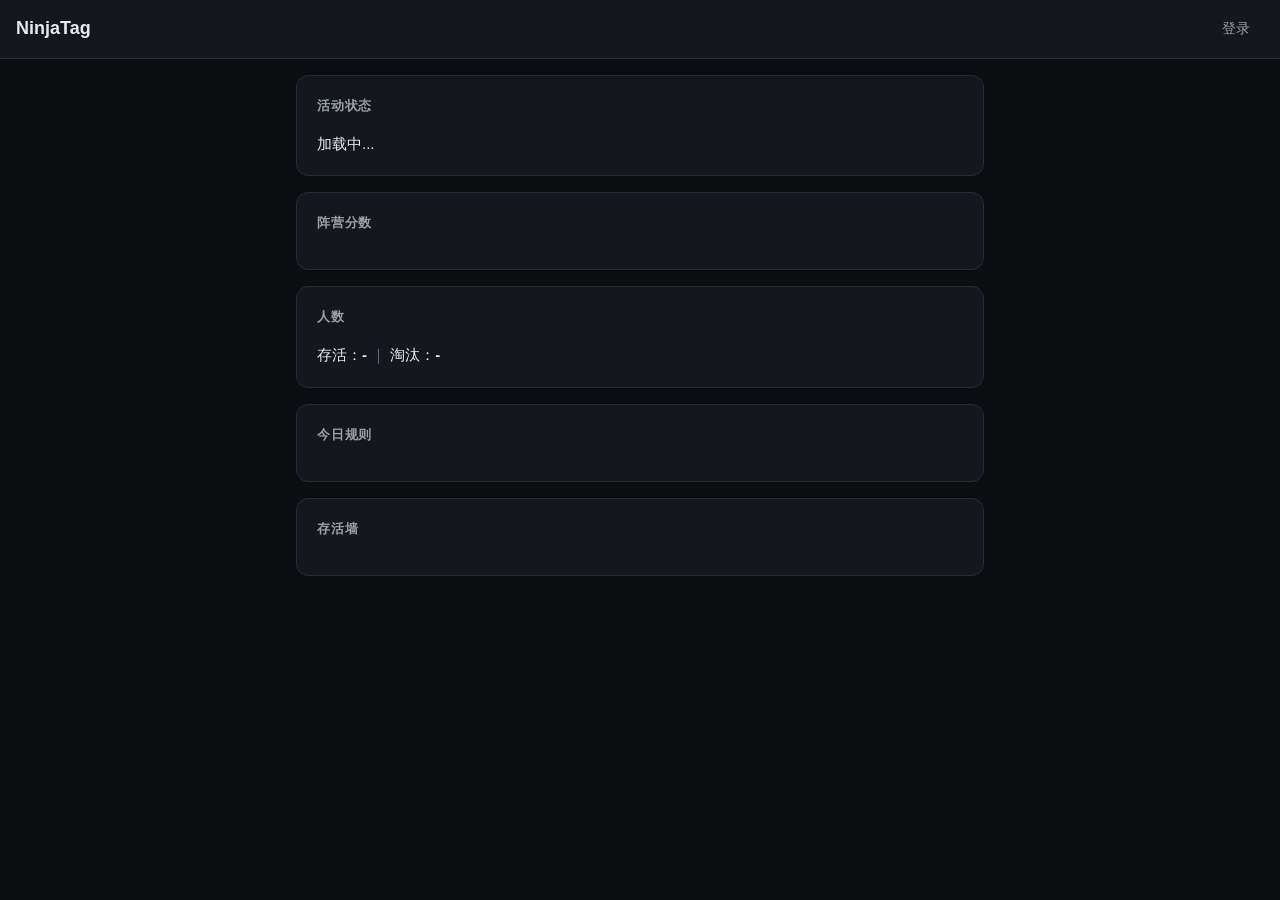
==== commit e3be77b8: "Update: BiLiguo" ====
--- a/index.html
+++ b/index.html
@@ -4,7 +4,7 @@
 <head>
   <meta charset="UTF-8">
   <meta name="viewport" content="width=device-width, initial-scale=1.0, viewport-fit=cover">
-  <title>NinjaTag</title>
+  <title data-i18n="public.pageTitle">NinjaTag</title>
   <link rel="stylesheet" href="css/style.css">
 </head>
 
@@ -12,56 +12,50 @@
   <header class="site-header">
     <h1>NinjaTag</h1>
     <nav>
-      <a href="login.html" id="nav-login">登录</a>
-      <a href="admin.html" id="nav-admin" style="display:none">后台</a>
-      <a href="#" id="nav-logout" style="display:none">退出</a>
+      <a href="login.html" id="nav-login" data-i18n="header.login">登录</a>
+      <a href="admin.html" id="nav-admin" style="display:none" data-i18n="header.admin">后台</a>
+      <a href="#" id="nav-logout" style="display:none" data-i18n="header.logout">退出</a>
+      <div id="lang-switch"></div>
     </nav>
   </header>
-
   <main class="container">
     <!-- 活动状态 -->
     <section id="event-status" class="card" data-section="event">
-      <h2>活动状态</h2>
-      <p id="status-text">加载中...</p>
+      <h2 data-i18n="public.eventTitle">活动状态</h2>
+      <p id="status-text" data-i18n="common.loading">加载中...</p>
       <p id="day-text" class="hint"></p>
     </section>
-
     <!-- 阵营分数 -->
     <section id="colleges" class="card" data-section="colleges">
-      <h2>阵营分数</h2>
+      <h2 data-i18n="public.collegesTitle">阵营分数</h2>
       <div id="colleges-list" class="colleges-grid"></div>
     </section>
-
     <!-- 人数 -->
     <section id="counts" class="card" data-section="counts">
-      <h2>人数</h2>
+      <h2 data-i18n="public.countsTitle">人数</h2>
       <p>
-        存活：<strong id="alive-count">-</strong>
+        <span data-i18n="public.aliveLabel">存活：</span><strong id="alive-count">-</strong>
         <span class="muted">｜</span>
-        淘汰：<strong id="eliminated-count">-</strong>
+        <span data-i18n="public.eliminatedLabel">淘汰：</span><strong id="eliminated-count">-</strong>
       </p>
     </section>
-
     <!-- 今日规则 -->
     <section id="today-rule" class="card" data-section="today_rule">
-      <h2>今日规则</h2>
+      <h2 data-i18n="public.todayRuleTitle">今日规则</h2>
       <p id="rule-title" style="font-weight:600"></p>
       <p id="rule-content" class="hint" style="white-space:pre-wrap;line-height:1.6"></p>
     </section>
-
     <!-- 存活墙 -->
     <section id="alive-wall" class="card" data-section="alive_wall">
-      <h2>存活墙</h2>
+      <h2 data-i18n="public.aliveWallTitle">存活墙</h2>
       <div id="alive-wall-list" class="wall-grid"></div>
     </section>
-
     <!-- 最终赢家 -->
     <section id="winner" class="card" data-section="winner" style="display:none">
-      <h2>最终赢家</h2>
+      <h2 data-i18n="public.winnerTitle">最终赢家</h2>
       <div id="winner-content"></div>
     </section>
   </main>
-
   <script type="module" src="js/public.js"></script>
 </body>
 
--- a/css/style.css
+++ b/css/style.css
@@ -1947,4 +1947,321 @@
     animation-duration: 0.01ms !important;
     transition-duration: 0.01ms !important;
   }
+}
+
+.winner-emoji {
+  width: 64px;
+  height: 64px;
+  border-radius: 50%;
+  background: var(--elevated);
+  display: grid;
+  place-items: center;
+  font-size: 28px;
+  flex-shrink: 0;
+}
+
+/* ============================================================
+   设置：分组开关（父 → 子）
+   ============================================================ */
+.setting-group {
+  border: 1px solid var(--border);
+  border-radius: var(--r-md);
+  padding: var(--sp-3) var(--sp-4);
+  background: var(--bg);
+  margin-bottom: var(--sp-3);
+}
+
+.setting-group:last-child {
+  margin-bottom: 0;
+}
+
+.setting-group .setting-row {
+  padding: 12px 0;
+}
+
+.setting-row.is-parent .setting-label {
+  font-size: 14px;
+  font-weight: 700;
+}
+
+.setting-children {
+  margin-top: 4px;
+  margin-left: 12px;
+  padding-left: 16px;
+  border-left: 2px solid var(--border);
+  transition: opacity 0.15s;
+}
+
+.setting-children.is-disabled {
+  opacity: 0.45;
+}
+
+.setting-children .setting-row {
+  padding: 8px 0;
+  border-bottom: none;
+}
+
+.setting-children .setting-row:last-child {
+  padding-bottom: 0;
+}
+
+.setting-children .setting-label {
+  font-size: 13px;
+  font-weight: 500;
+  color: var(--text-secondary);
+}
+
+/* ============================================================
+   可折叠卡片
+   ============================================================ */
+.card.collapsible .collapsible-head {
+  cursor: pointer;
+  user-select: none;
+  transition: margin-bottom 0.15s;
+}
+
+.card.collapsible.is-collapsed .collapsible-head {
+  margin-bottom: 0;
+}
+
+.card.collapsible .collapsible-head:hover h2 {
+  color: var(--text);
+}
+
+.card.collapsible .collapse-chevron {
+  display: inline-flex;
+  align-items: center;
+  justify-content: center;
+  width: 22px;
+  height: 22px;
+  color: var(--text-tertiary);
+  transition: transform 0.2s ease, color 0.15s;
+  flex-shrink: 0;
+}
+
+.card.collapsible .collapsible-head:hover .collapse-chevron {
+  color: var(--text);
+}
+
+.card.collapsible.is-collapsed .collapse-chevron {
+  transform: rotate(-90deg);
+}
+
+.card.collapsible .collapsible-body {
+  overflow: hidden;
+}
+
+.card.collapsible.is-collapsed .collapsible-body {
+  display: none;
+}
+
+/* ============================================================
+   照片上传组件
+   ============================================================ */
+.photo-uploader {
+  display: flex;
+  gap: var(--sp-4);
+  align-items: flex-start;
+  padding: var(--sp-3);
+  border: 1px solid var(--border);
+  border-radius: var(--r-md);
+  background: var(--bg);
+}
+
+.photo-preview {
+  width: 80px;
+  height: 80px;
+  flex-shrink: 0;
+  border-radius: var(--r-sm);
+  overflow: hidden;
+  background: var(--elevated);
+  border: 1px solid var(--border);
+}
+
+.photo-preview img {
+  width: 100%;
+  height: 100%;
+  object-fit: cover;
+  display: block;
+}
+
+.photo-meta {
+  flex: 1;
+  min-width: 0;
+  display: flex;
+  flex-direction: column;
+  gap: 6px;
+  padding-top: 2px;
+}
+
+.photo-actions {
+  display: flex;
+  gap: 6px;
+  flex-wrap: wrap;
+}
+
+.photo-hint {
+  font-size: 12px;
+  color: var(--text-tertiary);
+}
+
+/* ============================================================
+   移动端「更多」抽屉
+   ============================================================ */
+.more-drawer {
+  display: none;
+  position: fixed;
+  inset: 0;
+  z-index: 40;
+}
+
+.more-drawer.is-open {
+  display: block;
+}
+
+.more-drawer-backdrop {
+  position: absolute;
+  inset: 0;
+  background: rgba(0, 0, 0, 0.55);
+  backdrop-filter: blur(2px);
+  animation: fade-in 0.15s ease;
+}
+
+.more-drawer-panel {
+  position: absolute;
+  bottom: 0;
+  left: 0;
+  right: 0;
+  background: var(--surface);
+  border-top: 1px solid var(--border-strong);
+  border-radius: var(--r-lg) var(--r-lg) 0 0;
+  padding: var(--sp-3) var(--sp-4) calc(var(--sp-5) + env(safe-area-inset-bottom));
+  box-shadow: var(--shadow-lg);
+  animation: drawer-up 0.22s cubic-bezier(0.22, 1, 0.36, 1);
+  max-height: 75vh;
+  overflow-y: auto;
+}
+
+@keyframes drawer-up {
+  from {
+    transform: translateY(100%);
+  }
+
+  to {
+    transform: translateY(0);
+  }
+}
+
+.more-drawer-handle {
+  width: 36px;
+  height: 4px;
+  border-radius: var(--r-full);
+  background: var(--border-strong);
+  margin: 0 auto var(--sp-4);
+}
+
+.more-drawer-grid {
+  display: grid;
+  grid-template-columns: repeat(2, 1fr);
+  gap: var(--sp-3);
+}
+
+.more-item {
+  display: flex;
+  align-items: center;
+  gap: var(--sp-3);
+  padding: var(--sp-3) var(--sp-4);
+  border-radius: var(--r-md);
+  background: var(--elevated);
+  border: 1px solid var(--border);
+  color: var(--text-secondary);
+  font-size: 14px;
+  font-weight: 600;
+  cursor: pointer;
+  transition: background 0.12s, color 0.12s, border-color 0.12s;
+  text-align: left;
+}
+
+.more-item:hover {
+  color: var(--text);
+  border-color: var(--text-tertiary);
+}
+
+.more-item.active {
+  background: var(--primary-soft);
+  color: var(--primary);
+  border-color: rgba(79, 140, 255, 0.5);
+}
+
+.more-item .nav-icon {
+  width: 22px;
+  height: 22px;
+  flex-shrink: 0;
+  stroke-width: 2;
+}
+
+/* 桌面端始终隐藏抽屉 */
+@media (min-width: 901px) {
+  .more-drawer {
+    display: none !important;
+  }
+}
+
+/* 底部导航激活态：更多按钮 */
+.bottom-nav .nav-item.active {
+  background: var(--primary-soft);
+  color: var(--primary);
+  font-weight: 600;
+}
+
+/* ============================================================
+   语言切换器
+   ============================================================ */
+.lang-switch {
+  display: inline-flex;
+  align-items: center;
+  gap: 2px;
+  padding: 2px;
+  border-radius: var(--r-full);
+  background: var(--elevated);
+  border: 1px solid var(--border);
+}
+
+.lang-switch button {
+  padding: 3px 10px;
+  border-radius: var(--r-full);
+  font-size: 12px;
+  font-weight: 600;
+  color: var(--text-secondary);
+  background: transparent;
+  border: none;
+  cursor: pointer;
+  transition: background 0.12s, color 0.12s;
+  line-height: 1.4;
+}
+
+.lang-switch button:hover {
+  color: var(--text);
+}
+
+.lang-switch button.is-active {
+  background: var(--primary);
+  color: #fff;
+}
+
+/* 后台侧边栏底部的语言切换器占满整行 */
+.sidebar-footer .lang-switch {
+  display: flex;
+  width: 100%;
+  justify-content: center;
+  margin-bottom: var(--sp-2);
+}
+
+/* 移动端「更多」抽屉中的语言切换器 */
+.more-drawer .lang-switch {
+  display: flex;
+  width: 100%;
+  justify-content: center;
+  margin-top: var(--sp-4);
+  padding: 4px;
 }
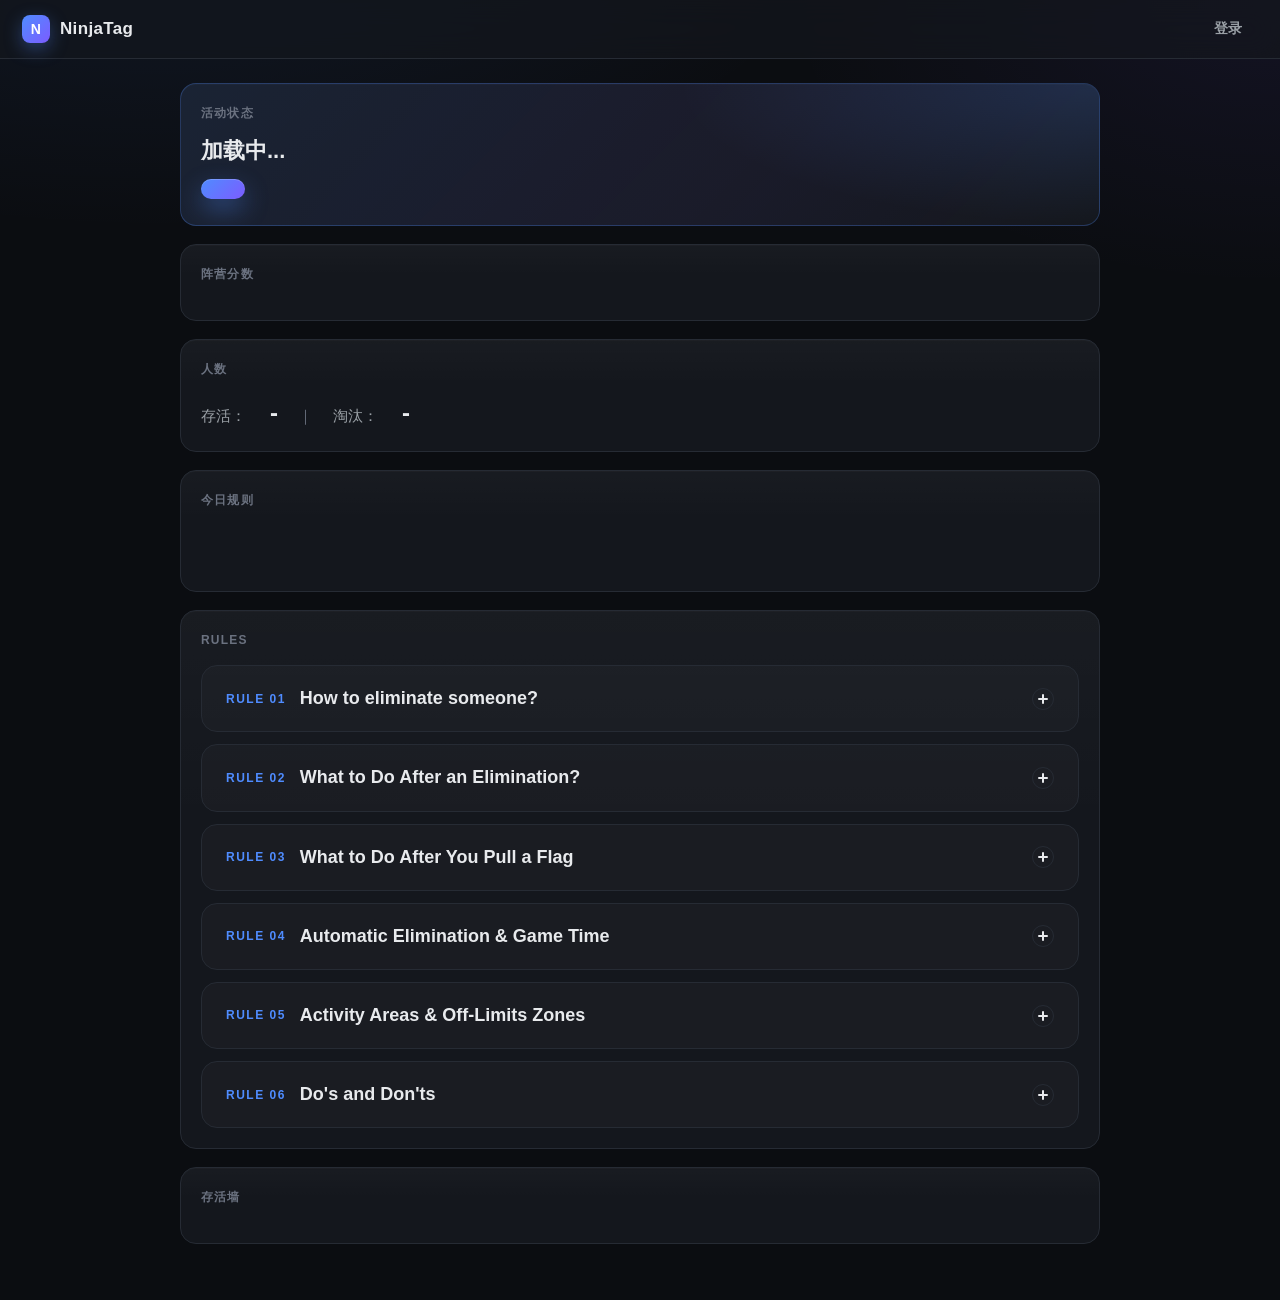
==== commit e8463967: "Update: Better Menu" ====
--- a/index.html
+++ b/index.html
@@ -1,62 +1,325 @@
 <!DOCTYPE html>
 <html lang="zh-CN">
-
-<head>
-  <meta charset="UTF-8">
-  <meta name="viewport" content="width=device-width, initial-scale=1.0, viewport-fit=cover">
-  <title data-i18n="public.pageTitle">NinjaTag</title>
-  <link rel="stylesheet" href="css/style.css">
-</head>
-
-<body>
+ <head>
+  <meta charset="utf-8"/>
+  <meta content="width=device-width, initial-scale=1.0, viewport-fit=cover" name="viewport"/>
+  <title data-i18n="public.pageTitle">
+   NinjaTag
+  </title>
+  <link href="css/style.css" rel="stylesheet"/>
+  <link href="css/public.css" rel="stylesheet" />
+ </head>
+ <body class="page-public">
   <header class="site-header">
-    <h1>NinjaTag</h1>
-    <nav>
-      <a href="login.html" id="nav-login" data-i18n="header.login">登录</a>
-      <a href="admin.html" id="nav-admin" style="display:none" data-i18n="header.admin">后台</a>
-      <a href="#" id="nav-logout" style="display:none" data-i18n="header.logout">退出</a>
-      <div id="lang-switch"></div>
-    </nav>
+   <h1>
+    NinjaTag
+   </h1>
+   <nav>
+    <a data-i18n="header.login" href="login.html" id="nav-login">
+     登录
+    </a>
+    <a data-i18n="header.admin" href="admin.html" id="nav-admin" style="display:none">
+     后台
+    </a>
+    <a data-i18n="header.logout" href="#" id="nav-logout" style="display:none">
+     退出
+    </a>
+    <div id="lang-switch">
+    </div>
+   </nav>
   </header>
   <main class="container">
-    <!-- 活动状态 -->
-    <section id="event-status" class="card" data-section="event">
-      <h2 data-i18n="public.eventTitle">活动状态</h2>
-      <p id="status-text" data-i18n="common.loading">加载中...</p>
-      <p id="day-text" class="hint"></p>
-    </section>
-    <!-- 阵营分数 -->
-    <section id="colleges" class="card" data-section="colleges">
-      <h2 data-i18n="public.collegesTitle">阵营分数</h2>
-      <div id="colleges-list" class="colleges-grid"></div>
-    </section>
-    <!-- 人数 -->
-    <section id="counts" class="card" data-section="counts">
-      <h2 data-i18n="public.countsTitle">人数</h2>
-      <p>
-        <span data-i18n="public.aliveLabel">存活：</span><strong id="alive-count">-</strong>
-        <span class="muted">｜</span>
-        <span data-i18n="public.eliminatedLabel">淘汰：</span><strong id="eliminated-count">-</strong>
-      </p>
-    </section>
-    <!-- 今日规则 -->
-    <section id="today-rule" class="card" data-section="today_rule">
-      <h2 data-i18n="public.todayRuleTitle">今日规则</h2>
-      <p id="rule-title" style="font-weight:600"></p>
-      <p id="rule-content" class="hint" style="white-space:pre-wrap;line-height:1.6"></p>
-    </section>
-    <!-- 存活墙 -->
-    <section id="alive-wall" class="card" data-section="alive_wall">
-      <h2 data-i18n="public.aliveWallTitle">存活墙</h2>
-      <div id="alive-wall-list" class="wall-grid"></div>
-    </section>
-    <!-- 最终赢家 -->
-    <section id="winner" class="card" data-section="winner" style="display:none">
-      <h2 data-i18n="public.winnerTitle">最终赢家</h2>
-      <div id="winner-content"></div>
-    </section>
+   <!-- 活动状态 -->
+   <section class="card" data-section="event" id="event-status">
+    <h2 data-i18n="public.eventTitle">
+     活动状态
+    </h2>
+    <p data-i18n="common.loading" id="status-text">
+     加载中...
+    </p>
+    <p class="hint" id="day-text">
+    </p>
+   </section>
+   <!-- 阵营分数 -->
+   <section class="card" data-section="colleges" id="colleges">
+    <h2 data-i18n="public.collegesTitle">
+     阵营分数
+    </h2>
+    <div class="colleges-grid" id="colleges-list">
+    </div>
+   </section>
+   <!-- 人数 -->
+   <section class="card" data-section="counts" id="counts">
+    <h2 data-i18n="public.countsTitle">
+     人数
+    </h2>
+    <p>
+     <span data-i18n="public.aliveLabel">
+      存活：
+     </span>
+     <strong id="alive-count">
+      -
+     </strong>
+     <span class="muted">
+      ｜
+     </span>
+     <span data-i18n="public.eliminatedLabel">
+      淘汰：
+     </span>
+     <strong id="eliminated-count">
+      -
+     </strong>
+    </p>
+   </section>
+   <!-- 今日规则 -->
+   <section class="card" data-section="today_rule" id="today-rule">
+    <h2 data-i18n="public.todayRuleTitle">
+     今日规则
+    </h2>
+    <p id="rule-title" style="font-weight:600">
+    </p>
+    <p class="hint" id="rule-content" style="white-space:pre-wrap;line-height:1.6">
+    </p>
+   </section>
+     <!-- Rules -->
+  <section class="card rules-section" id="rules">
+   <h2 data-i18n="public.rulesTitle"> Rules </h2>
+   <div class="rules-list">
+    <details class="rule-block">
+     <summary class="rule-summary">
+      <span class="rule-number" data-i18n="public.rule01Label"> RULE 01 </span>
+      <span class="rule-title" data-i18n="public.rule01Title"> How to eliminate someone? </span>
+      <span aria-hidden="true" class="rule-toggle">
+      </span>
+     </summary>
+     <div class="rule-content">
+      <div class="rule-text">
+       <p class="rule-answer" data-i18n="public.rule01Answer"> You eliminate your target by pulling their flag off. </p>
+       <div class="rule-divider">
+       </div>
+       <h4 data-i18n="public.rule01Sub1"> How do I know my target? </h4>
+       <p data-i18n-html="public.rule01Text1"> You will be given an envelope with your name and your number on it. The number on the envelope is <strong> YOUR NUMBER </strong> . </p>
+       <p data-i18n="public.rule01Text2"> Inside the envelope, you will also find two cards: </p>
+       <div class="rule-cards">
+        <div class="rule-info-card id-card">
+         <span class="rule-card-label" data-i18n="public.rule01WhiteLabel"> WHITE CARD </span>
+         <h5 data-i18n="public.rule01WhiteTitle"> ID Card </h5>
+         <p data-i18n="public.rule01WhiteDesc"> Your number </p>
+        </div>
+        <div class="rule-info-card target-card">
+         <span class="rule-card-label" data-i18n="public.rule01BlackLabel"> BLACK CARD </span>
+         <h5 data-i18n="public.rule01BlackTitle"> Target Card </h5>
+         <p data-i18n="public.rule01BlackDesc"> Your target's number </p>
+        </div>
+       </div>
+      </div>
+     </div>
+    </details>
+    <details class="rule-block">
+     <summary class="rule-summary">
+      <span class="rule-number" data-i18n="public.rule02Label"> RULE 02 </span>
+      <span class="rule-title" data-i18n="public.rule02Title"> What to Do After an Elimination? </span>
+      <span aria-hidden="true" class="rule-toggle">
+      </span>
+     </summary>
+     <div class="rule-content">
+      <div class="rule-text">
+       <div class="rule-divider">
+       </div>
+       <h4 data-i18n="public.rule02H1"> 1. Take your target's flag </h4>
+       <p data-i18n="public.rule02P1"> After eliminating someone, take the flag you removed from your target. </p>
+       <h4 data-i18n="public.rule02H2"> 2. Drop it off at your House Base </h4>
+       <p data-i18n="public.rule02P2"> Put the flag into the designated box in your House Base room: </p>
+       <div class="rule-cards">
+        <div class="rule-info-card" style="border-left: 4px solid #22c55e;">
+         <span class="rule-card-label" data-i18n="public.rule02Green"> GREEN HOUSE </span>
+         <h5 data-i18n="public.rule02GreenRoom"> Room 2405 </h5>
+        </div>
+        <div class="rule-info-card" style="border-left: 4px solid #eab308;">
+         <span class="rule-card-label" data-i18n="public.rule02Yellow"> YELLOW HOUSE </span>
+         <h5 data-i18n="public.rule02YellowRoom"> Room 2401 </h5>
+        </div>
+        <div class="rule-info-card" style="border-left: 4px solid #ef4444;">
+         <span class="rule-card-label" data-i18n="public.rule02Red"> RED HOUSE </span>
+         <h5 data-i18n="public.rule02RedRoom"> Room 2412 </h5>
+        </div>
+        <div class="rule-info-card" style="border-left: 4px solid #3b82f6;">
+         <span class="rule-card-label" data-i18n="public.rule02Blue"> BLUE HOUSE </span>
+         <h5 data-i18n="public.rule02BlueRoom"> Room 2414 </h5>
+        </div>
+       </div>
+       <h4 data-i18n="public.rule02H3"> 3. Earn points for your House! </h4>
+       <p data-i18n="public.rule02P3"> Collected flags count towards your House's points and contribute to the House competition. </p>
+       <div class="rule-info-card" style="margin-top: 16px; border-left: 4px solid #a78bfa;">
+        <h5 data-i18n="public.rule02Important"> Important </h5>
+        <p data-i18n="public.rule02ImportantDesc"> The flag's colour does not matter. Put the flag of the person you eliminated into your own House's box. </p>
+       </div>
+      </div>
+     </div>
+    </details>
+    <details class="rule-block">
+     <summary class="rule-summary">
+      <span class="rule-number" data-i18n="public.rule03Label"> RULE 03 </span>
+      <span class="rule-title" data-i18n="public.rule03Title"> What to Do After You Pull a Flag </span>
+      <span aria-hidden="true" class="rule-toggle">
+      </span>
+     </summary>
+     <div class="rule-content">
+      <div class="rule-text">
+       <h4 data-i18n="public.rule03H1"> 1. Check that you eliminated the correct target </h4>
+       <p data-i18n="public.rule03P1"> Check the ID number on the person's card against the target number in your envelope to make sure you eliminated the correct person. </p>
+       <h4 data-i18n="public.rule03H2"> 2. Clip the card and put it in the box </h4>
+       <p data-i18n-html="public.rule03P2"> Clip the card and place it in the box outside <strong> Ms. Chen's room </strong> . </p>
+       <h4 data-i18n="public.rule03H3"> 3. Wait for the board to be updated </h4>
+       <p data-i18n-html="public.rule03P3"> Ms. Chen or Mrs. Yuan will check the cards in the box and remove your target's name from the board. <strong> Only Ms. Chen or Mrs. Yuan may remove photos from the Ninja Tag Photo Wall. </strong>
+       </p>
+       <p data-i18n="public.rule03P4"> You must wait until your target's name has been removed from the board before going after your target's target. </p>
+      </div>
+     </div>
+    </details>
+    <details class="rule-block">
+     <summary class="rule-summary">
+      <span class="rule-number" data-i18n="public.rule04Label"> RULE 04 </span>
+      <span class="rule-title" data-i18n="public.rule04Title"> Automatic Elimination &amp; Game Time </span>
+      <span aria-hidden="true" class="rule-toggle">
+      </span>
+     </summary>
+     <div class="rule-content">
+      <div class="rule-text">
+       <div class="rule-divider">
+       </div>
+       <h4 data-i18n="public.rule04H1"> Automatic Elimination </h4>
+       <div class="rule-info-card" style="margin-bottom:12px; border-left:4px solid #ef4444;">
+        <h5 data-i18n="public.rule04Card1Title"> Absent for 2 Days </h5>
+        <p data-i18n="public.rule04Card1P1"> If you are absent for 2 days, including EA, you are automatically eliminated. </p>
+        <p data-i18n-html="public.rule04Card1P2"> Not sure if your target has been eliminated due to absence? It is <strong> YOUR responsibility </strong> to secretly ask Ms. Yuan to check. </p>
+       </div>
+       <div class="rule-info-card" style="border-left:4px solid #ef4444;">
+        <h5 data-i18n="public.rule04Card2Title"> No Flag = Automatic Elimination </h5>
+        <p data-i18n="public.rule04Card2P1"> If you have no flag, you are automatically eliminated. </p>
+       </div>
+       <div class="rule-divider">
+       </div>
+       <h4 data-i18n="public.rule04H2"> Target Updates &amp; Game Time </h4>
+       <div class="rule-info-card" style="margin-bottom:12px;">
+        <h5 data-i18n="public.rule04Card3Title"> Target Number Updates </h5>
+        <p data-i18n-html="public.rule04Card3P1"> Target numbers are updated at: <strong> 8:00, 9:00, 10:00, 11:00 AM, 12:00, 1:00, 2:00, 3:00, and 3:30 PM. </strong>
+        </p>
+       </div>
+       <div class="rule-info-card" style="border-left:4px solid #a78bfa;">
+        <h5 data-i18n="public.rule04Card4Title"> Game Time: 9:40 AM &ndash; 3:40 PM </h5>
+        <p data-i18n-html="public.rule04Card4P1"> Tagging is allowed only during game time. <strong> No tagging before 9:40 AM or after 3:40 PM. </strong>
+        </p>
+       </div>
+      </div>
+     </div>
+    </details>
+    <details class="rule-block">
+     <summary class="rule-summary">
+      <span class="rule-number" data-i18n="public.rule05Label"> RULE 05 </span>
+      <span class="rule-title" data-i18n="public.rule05Title"> Activity Areas &amp; Off-Limits Zones </span>
+      <span aria-hidden="true" class="rule-toggle">
+      </span>
+     </summary>
+     <div class="rule-content">
+      <div class="rule-text">
+       <h4 data-i18n="public.rule05H1"> Where Can You Play? </h4>
+       <div class="rule-info-card" style="margin-bottom:12px; border-left:4px solid #22c55e;">
+        <h5 data-i18n="public.rule05Card1Title"> 4th-Floor Hallway </h5>
+        <p data-i18n="public.rule05Card1P1"> Allowed during game time. </p>
+       </div>
+       <div class="rule-info-card" style="margin-bottom:12px; border-left:4px solid #eab308;">
+        <h5 data-i18n="public.rule05Card2Title"> 5th-Floor Area </h5>
+        <p data-i18n="public.rule05Card2P1"> Allowed during lunch time only. </p>
+       </div>
+       <div class="rule-info-card" style="margin-bottom:20px; border-left:4px solid #3b82f6;">
+        <h5 data-i18n="public.rule05Card3Title"> Outdoor Campus </h5>
+        <p data-i18n-html="public.rule05Card3P1"> Allowed during break time only. <strong> All courts are off-limits. </strong>
+        </p>
+       </div>
+       <div class="rule-divider">
+       </div>
+       <h4 data-i18n="public.rule05H2"> Where Is Playing Prohibited? </h4>
+       <p data-i18n="public.rule05P1"> You must not tag or play in any of these areas: </p>
+       <div class="rule-info-card" style="margin-bottom:12px; border-left:4px solid #ef4444;">
+        <h5 data-i18n="public.rule05Card4Title"> Restricted Areas </h5>
+        <p data-i18n="public.rule05Card4P1"> Classrooms, library, gym, offices, copy room, meeting rooms, staircases, bathrooms, and cafeteria. </p>
+       </div>
+       <div class="rule-info-card" style="border-left:4px solid #ef4444;">
+        <h5 data-i18n="public.rule05Card5Title"> Restricted Buildings &amp; Floors </h5>
+        <p data-i18n="public.rule05Card5P1"> Chinese Track Building and the 1st, 2nd, and 3rd floors of ET. </p>
+       </div>
+       <div class="rule-divider">
+       </div>
+       <p style="font-size:17px; font-weight:700; color:var(--text-primary,#fff);" data-i18n="public.rule05Foot"> Be respectful. Safety always comes first! </p>
+      </div>
+     </div>
+    </details>
+    <details class="rule-block">
+     <summary class="rule-summary">
+      <span class="rule-number" data-i18n="public.rule06Label"> RULE 06 </span>
+      <span class="rule-title" data-i18n="public.rule06Title"> Do's and Don'ts </span>
+      <span aria-hidden="true" class="rule-toggle">
+      </span>
+     </summary>
+     <div class="rule-content">
+      <div class="rule-text">
+       <h4 data-i18n="public.rule06H1"> Important Rules to Follow </h4>
+       <div class="rule-info-card" style="margin-bottom:12px; border-left:4px solid #ef4444;">
+        <h5 data-i18n="public.rule06Card1Title"> 1. Keep Your Target Secret </h5>
+        <p data-i18n="public.rule06Card1P1"> Do NOT tell anyone who your target is. </p>
+       </div>
+       <div class="rule-info-card" style="margin-bottom:12px; border-left:4px solid #ef4444;">
+        <h5 data-i18n="public.rule06Card2Title"> 2. Stay Calm and Respectful </h5>
+        <p data-i18n="public.rule06Card2P1"> Do not get angry or violent. Ninja Tag is just a fun game. Always treat others with respect. </p>
+       </div>
+       <div class="rule-info-card" style="margin-bottom:12px; border-left:4px solid #ef4444;">
+        <h5 data-i18n="public.rule06Card3Title"> 3. Follow All Rules </h5>
+        <p data-i18n="public.rule06Card3P1"> Do not break or ignore any game rules. </p>
+       </div>
+       <div class="rule-info-card" style="margin-bottom:12px; border-left:4px solid #ef4444;">
+        <h5 data-i18n="public.rule06Card4Title"> 4. No Help from Friends </h5>
+        <p data-i18n="public.rule06Card4P1"> Do not ask friends to help you tag or surround your target. You must play on your own. </p>
+       </div>
+       <div class="rule-info-card" style="margin-bottom:12px; border-left:4px solid #ef4444;">
+        <h5 data-i18n="public.rule06Card5Title"> 5. Stay Out of Prohibited Areas </h5>
+        <p data-i18n="public.rule06Card5P1"> Do not eliminate anyone in a prohibited area. Breaking this rule will get you eliminated from the game. </p>
+       </div>
+       <div class="rule-info-card" style="margin-bottom:12px; border-left:4px solid #ef4444;">
+        <h5 data-i18n="public.rule06Card6Title"> 6. Never Touch the Photo Wall </h5>
+        <p data-i18n="public.rule06Card6P1"> Do not remove or touch any photos on the Ninja Tag Photo Wall. Find Ms. Chen or Ms. Yuan if a photo needs to be removed. </p>
+       </div>
+       <div class="rule-info-card" style="border-left:4px solid #ef4444;">
+        <h5 data-i18n="public.rule06Card7Title"> 7. Only Tag Your Assigned Target </h5>
+        <p data-i18n="public.rule06Card7P1"> Do not eliminate anyone who is not your assigned target. It wastes time and does not help you progress in the game. </p>
+       </div>
+       <div class="rule-divider">
+       </div>
+       <p style="font-size:17px; font-weight:700; color:var(--text-primary,#fff);" data-i18n="public.rule06Foot"> Play fair, respect others, and have fun! </p>
+      </div>
+     </div>
+    </details>
+   </div>
+  </section>
+   
+   <!-- 存活墙 -->
+   <section class="card" data-section="alive_wall" id="alive-wall">
+    <h2 data-i18n="public.aliveWallTitle">
+     存活墙
+    </h2>
+    <div class="wall-grid" id="alive-wall-list">
+    </div>
+   </section>
+   <!-- 最终赢家 -->
+   <section class="card" data-section="winner" id="winner" style="display:none">
+    <h2 data-i18n="public.winnerTitle">
+     最终赢家
+    </h2>
+    <div id="winner-content">
+    </div>
+   </section>
   </main>
-  <script type="module" src="js/public.js"></script>
-</body>
-
-</html>+  <script src="js/public.js" type="module">
+  </script>
+ </body>
+</html>
--- a/css/style.css
+++ b/css/style.css
@@ -1388,9 +1388,9 @@
 }
 
 .my-code {
-  font-size: 34px;
+  font-size: 42px;
   font-weight: 800;
-  letter-spacing: 8px;
+  letter-spacing: 6px;
   text-align: center;
   padding: 22px;
   background: var(--bg);
@@ -2264,4 +2264,311 @@
   justify-content: center;
   margin-top: var(--sp-4);
   padding: 4px;
-}+}
+
+
+/* =========================
+   Rules Section
+   ========================= */
+
+.rules-section > h2 {
+  margin-bottom: 22px;
+}
+
+.rules-list {
+  display: flex;
+  flex-direction: column;
+  gap: 20px;
+}
+
+.rule-block {
+  display: grid;
+  grid-template-columns: minmax(0, 1.15fr) minmax(260px, 0.85fr);
+  gap: 28px;
+  align-items: center;
+  padding: 24px;
+  border: 1px solid var(--border, #333);
+  border-radius: 16px;
+  background: var(--bg-secondary, rgba(255, 255, 255, 0.025));
+}
+
+.rule-number {
+  display: inline-block;
+  margin-bottom: 10px;
+  font-size: 12px;
+  font-weight: 700;
+  letter-spacing: 1.5px;
+  color: var(--primary, #a78bfa);
+}
+
+.rule-text h3 {
+  margin: 0 0 14px;
+  font-size: 23px;
+  line-height: 1.35;
+}
+
+.rule-text h4 {
+  margin: 20px 0 10px;
+  font-size: 17px;
+}
+
+.rule-text p {
+  margin: 0 0 12px;
+  line-height: 1.75;
+  color: var(--text-secondary, #b8b8c5);
+}
+
+.rule-text strong {
+  color: var(--text-primary, #fff);
+}
+
+.rule-answer {
+  font-size: 16px;
+  color: var(--text-primary, #fff) !important;
+}
+
+.rule-divider {
+  height: 1px;
+  margin: 20px 0;
+  background: var(--border, #333);
+}
+
+.rule-cards {
+  display: grid;
+  grid-template-columns: repeat(2, minmax(0, 1fr));
+  gap: 12px;
+  margin-top: 16px;
+}
+
+.rule-info-card {
+  padding: 16px;
+  border-radius: 12px;
+  border: 1px solid var(--border, #444);
+}
+
+.rule-info-card h5 {
+  margin: 10px 0 6px;
+  font-size: 16px;
+}
+
+.rule-info-card p {
+  margin: 0;
+  font-size: 14px;
+}
+
+.rule-card-label {
+  font-size: 10px;
+  font-weight: 800;
+  letter-spacing: 1px;
+}
+
+.id-card {
+  background: #f5f5f5;
+  color: #222;
+  border-color: #ddd;
+}
+
+.id-card p {
+  color: #555;
+}
+
+.target-card {
+  background: #171717;
+  color: #fff;
+  border-color: #444;
+}
+
+.target-card p {
+  color: #ccc;
+}
+
+.rule-image-wrap {
+  width: 100%;
+  overflow: hidden;
+  border-radius: 12px;
+  background: var(--bg-primary, #111);
+}
+
+.rule-image {
+  display: block;
+  width: 100%;
+  height: auto;
+  aspect-ratio: 4 / 5;
+  object-fit: cover;
+}
+
+/* Mobile layout */
+@media (max-width: 700px) {
+  .rule-block {
+    grid-template-columns: 1fr;
+    gap: 22px;
+    padding: 18px;
+  }
+
+  .rule-text h3 {
+    font-size: 21px;
+  }
+
+  .rule-image {
+    aspect-ratio: 16 / 10;
+  }
+}
+
+@media (max-width: 380px) {
+  .rule-cards {
+    grid-template-columns: 1fr;
+  }
+}
+
+/* Foldable Rules Accordion */
+.rules-list {
+  display: flex;
+  flex-direction: column;
+  gap: 12px;
+}
+
+details.rule-block {
+  display: block;
+  padding: 0;
+  overflow: hidden;
+  border: 1px solid var(--border, #333);
+  border-radius: 16px;
+  background: var(--bg-secondary, rgba(255, 255, 255, 0.025));
+}
+
+/* Clickable heading */
+.rule-summary {
+  display: flex;
+  align-items: center;
+  gap: 14px;
+  padding: 20px 24px;
+  cursor: pointer;
+  list-style: none;
+  user-select: none;
+}
+
+.rule-summary::-webkit-details-marker {
+  display: none;
+}
+
+.rule-summary::marker {
+  content: "";
+}
+
+.rule-summary:hover {
+  background: rgba(255, 255, 255, 0.04);
+}
+
+.rule-summary .rule-number {
+  flex-shrink: 0;
+  margin: 0;
+  font-size: 12px;
+  font-weight: 700;
+  letter-spacing: 1.5px;
+  color: var(--primary, #a78bfa);
+}
+
+.rule-title {
+  flex: 1;
+  font-size: 18px;
+  font-weight: 700;
+  line-height: 1.4;
+}
+
+/* Plus/minus toggle */
+.rule-toggle {
+  position: relative;
+  flex-shrink: 0;
+  width: 22px;
+  height: 22px;
+  border: 1px solid var(--border, #555);
+  border-radius: 50%;
+}
+
+.rule-toggle::before,
+.rule-toggle::after {
+  content: "";
+  position: absolute;
+  top: 50%;
+  left: 50%;
+  width: 10px;
+  height: 2px;
+  border-radius: 2px;
+  background: currentColor;
+  transform: translate(-50%, -50%);
+}
+
+.rule-toggle::after {
+  transform: translate(-50%, -50%) rotate(90deg);
+}
+
+details[open] .rule-toggle::after {
+  display: none;
+}
+
+/* Expanded rule content */
+.rule-content {
+  display: grid;
+  grid-template-columns: minmax(0, 1.15fr) minmax(260px, 0.85fr);
+  gap: 28px;
+  align-items: start;
+  padding: 0 24px 24px;
+}
+
+.rule-content .rule-text {
+  min-width: 0;
+}
+
+.rule-content .rule-image-wrap {
+  width: 100%;
+  overflow: hidden;
+  border-radius: 12px;
+}
+
+/* Keep images responsive */
+.rule-content .rule-image {
+  display: block;
+  width: 100%;
+  height: auto;
+  aspect-ratio: 4 / 5;
+  object-fit: cover;
+}
+
+/* Keyboard accessibility */
+.rule-summary:focus-visible {
+  outline: 2px solid var(--primary, #a78bfa);
+  outline-offset: -3px;
+  border-radius: 8px;
+}
+
+/* Mobile layout */
+@media (max-width: 700px) {
+  .rule-summary {
+    gap: 10px;
+    padding: 16px;
+  }
+
+  .rule-title {
+    font-size: 16px;
+  }
+
+  .rule-content {
+    grid-template-columns: 1fr;
+    gap: 20px;
+    padding: 0 16px 18px;
+  }
+
+  .rule-content .rule-image {
+    aspect-ratio: 16 / 10;
+  }
+}
+
+@media (max-width: 380px) {
+  .rule-summary {
+    flex-wrap: wrap;
+  }
+
+  .rule-title {
+    flex-basis: calc(100% - 80px);
+  }
+}
--- a/css/public.css
+++ b/css/public.css
@@ -0,0 +1,540 @@
+/* ============================================================
+   NinjaTag · 公共首页（index.html）专属样式
+   ------------------------------------------------------------
+   - 只在本文件里写样式，index.html 内不出现 <style> 块
+   - 所有规则以 body.page-public 为前缀
+   - 其它页面（admin / login / register / set-password / me /
+     confirm）的 <body> 没有 page-public 类，因此完全不受影响
+   - style.css 未做任何改动
+   ============================================================ */
+
+/* ---------- 页面级：背景 + 基线 ---------- */
+body.page-public {
+ background:
+  radial-gradient(1200px 600px at 12% -10%, rgba(79, 140, 255, 0.10), transparent 60%),
+  radial-gradient(900px 520px at 100% 0%, rgba(124, 92, 255, 0.08), transparent 55%),
+  var(--bg);
+ min-height: 100vh;
+}
+
+/* ---------- 顶部导航 ---------- */
+body.page-public .site-header {
+ padding: 12px 22px;
+ background: rgba(20, 23, 29, 0.72);
+ backdrop-filter: saturate(140%) blur(14px);
+ -webkit-backdrop-filter: saturate(140%) blur(14px);
+ border-bottom: 1px solid var(--border);
+}
+
+body.page-public .site-header h1 {
+ display: inline-flex;
+ align-items: center;
+ gap: 10px;
+ font-size: 17px;
+ font-weight: 800;
+ color: var(--text);
+ letter-spacing: 0.02em;
+}
+
+body.page-public .site-header h1::before {
+ content: "N";
+ width: 28px;
+ height: 28px;
+ border-radius: 8px;
+ background: linear-gradient(135deg, var(--primary), #7c5cff);
+ color: #fff;
+ display: grid;
+ place-items: center;
+ font-size: 14px;
+ font-weight: 800;
+ line-height: 1;
+ box-shadow: 0 6px 18px rgba(79, 140, 255, 0.35);
+ flex-shrink: 0;
+}
+
+body.page-public .site-header nav a {
+ padding: 6px 12px;
+ font-weight: 600;
+ border-radius: var(--r-full);
+ transition: background 0.15s, color 0.15s;
+}
+
+body.page-public .site-header nav a:hover {
+ background: var(--primary-soft);
+ color: var(--primary);
+ text-decoration: none;
+}
+
+/* ---------- 主容器 ---------- */
+body.page-public .container {
+ max-width: 880px;
+ padding: 24px 20px 56px;
+ gap: 18px;
+}
+
+/* ---------- 通用卡片润色 ---------- */
+body.page-public .container > .card {
+ border-radius: 16px;
+ background: linear-gradient(180deg,
+   rgba(255, 255, 255, 0.02),
+   rgba(255, 255, 255, 0) 40%),
+   var(--surface);
+ border: 1px solid var(--border);
+ box-shadow: 0 1px 0 rgba(255, 255, 255, 0.02) inset;
+ transition: border-color 0.18s;
+}
+
+body.page-public .container > .card:hover {
+ border-color: var(--border-strong);
+}
+
+body.page-public .container > .card > h2 {
+ font-size: 12px;
+ letter-spacing: 0.10em;
+ color: var(--text-tertiary);
+ margin-bottom: 16px;
+}
+
+/* ---------- 活动状态（视觉强调） ---------- */
+body.page-public #event-status {
+ background:
+  linear-gradient(135deg,
+   rgba(79, 140, 255, 0.10),
+   rgba(124, 92, 255, 0.06) 60%,
+   transparent 100%),
+   var(--surface);
+ border: 1px solid rgba(79, 140, 255, 0.28);
+ position: relative;
+ overflow: hidden;
+}
+
+body.page-public #event-status::after {
+ content: "";
+ position: absolute;
+ inset: 0;
+ background: radial-gradient(600px 200px at 100% 0%,
+   rgba(79, 140, 255, 0.18), transparent 70%);
+ pointer-events: none;
+}
+
+body.page-public #event-status #status-text {
+ font-size: 22px;
+ font-weight: 700;
+ line-height: 1.2;
+ display: flex;
+ align-items: center;
+ gap: 10px;
+ flex-wrap: wrap;
+ position: relative;
+ z-index: 1;
+}
+
+body.page-public #event-status #status-text .badge {
+ font-size: 14px;
+ padding: 6px 14px;
+ border-radius: var(--r-full);
+}
+
+body.page-public #event-status #day-text {
+ margin-top: 8px;
+ font-size: 14px;
+ position: relative;
+ z-index: 1;
+}
+
+/* ---------- 阵营分数 ---------- */
+body.page-public .colleges-grid {
+ grid-template-columns: repeat(auto-fit, minmax(150px, 1fr));
+ gap: 14px;
+}
+
+body.page-public .college-card {
+ position: relative;
+ padding: 18px 12px 16px;
+ border-radius: 14px;
+ background: var(--elevated);
+ border: 1px solid var(--border);
+ overflow: hidden;
+ text-align: center;
+ transition: transform 0.18s, border-color 0.18s;
+}
+
+body.page-public .college-card:hover {
+ transform: translateY(-2px);
+ border-color: var(--border-strong);
+}
+
+body.page-public .college-card .college-name {
+ display: inline-flex;
+ align-items: center;
+ justify-content: center;
+ padding: 4px 12px;
+ margin: 0 auto 12px;
+ border-radius: var(--r-full);
+ font-size: 12px;
+ font-weight: 700;
+ color: #fff;
+ letter-spacing: 0.02em;
+ line-height: 1.4;
+ box-shadow: 0 4px 14px rgba(0, 0, 0, 0.30);
+}
+
+body.page-public .college-card .college-score {
+ font-size: 36px;
+ font-weight: 800;
+ padding: 0;
+ line-height: 1;
+ font-variant-numeric: tabular-nums;
+ color: var(--text);
+}
+
+body.page-public .college-card .college-count {
+ padding: 8px 0 0;
+ font-size: 12px;
+ color: var(--text-tertiary);
+}
+
+/* ---------- 人数 ---------- */
+body.page-public #counts p {
+ display: flex;
+ align-items: baseline;
+ gap: 20px;
+ flex-wrap: wrap;
+ font-size: 15px;
+ color: var(--text-secondary);
+}
+
+body.page-public #counts strong {
+ font-size: 24px;
+ font-weight: 800;
+ color: var(--text);
+ font-variant-numeric: tabular-nums;
+ margin-left: 4px;
+}
+
+/* ---------- 今日规则 ---------- */
+body.page-public #today-rule #rule-title {
+ font-size: 16px;
+ font-weight: 700;
+ margin-bottom: 6px;
+ color: var(--text);
+}
+
+body.page-public #today-rule #rule-content {
+ font-size: 14px;
+ color: var(--text-secondary);
+}
+
+/* ---------- 存活墙 ---------- */
+body.page-public .wall-grid {
+ grid-template-columns: repeat(auto-fill, minmax(92px, 1fr));
+ gap: 14px;
+}
+
+body.page-public .wall-item {
+ padding: 6px;
+ border-radius: 12px;
+ background: rgba(255, 255, 255, 0.015);
+ border: 1px solid transparent;
+ transition: background 0.15s, border-color 0.15s, transform 0.15s;
+}
+
+body.page-public .wall-item:hover {
+ background: rgba(255, 255, 255, 0.035);
+ border-color: var(--border);
+ transform: translateY(-2px);
+}
+
+body.page-public .wall-item img {
+ border-radius: 10px;
+ box-shadow: 0 4px 12px rgba(0, 0, 0, 0.35);
+}
+
+body.page-public .wall-name {
+ font-size: 12.5px;
+ margin-top: 8px;
+}
+
+body.page-public .wall-college {
+ font-size: 11.5px;
+ margin-top: 2px;
+ font-weight: 600;
+}
+
+/* ---------- 最终赢家（金色主题） ---------- */
+body.page-public #winner {
+ background:
+  linear-gradient(135deg,
+   rgba(234, 179, 8, 0.08),
+   transparent 60%),
+   var(--surface);
+ border: 1px solid rgba(234, 179, 8, 0.28);
+}
+
+body.page-public #winner > h2 {
+ color: #fde047 !important;
+}
+
+body.page-public #winner .winner-card {
+ border: 1px solid rgba(234, 179, 8, 0.22);
+ background: var(--elevated);
+ transition: transform 0.18s, border-color 0.18s;
+}
+
+body.page-public #winner .winner-card:hover {
+ transform: translateY(-2px);
+ border-color: rgba(234, 179, 8, 0.45);
+}
+
+/* ---------- 响应式微调 ---------- */
+@media (max-width: 700px) {
+ body.page-public .site-header {
+  padding: 10px 14px;
+ }
+
+ body.page-public .container {
+  padding: 16px 14px calc(80px + env(safe-area-inset-bottom));
+  gap: 14px;
+ }
+
+ body.page-public .container > .card {
+  padding: 18px;
+  border-radius: 14px;
+ }
+
+ body.page-public #event-status #status-text {
+  font-size: 19px;
+ }
+
+ body.page-public .college-card .college-score {
+  font-size: 28px;
+ }
+
+ body.page-public .wall-grid {
+  grid-template-columns: repeat(auto-fill, minmax(78px, 1fr));
+  gap: 10px;
+ }
+}
+/* ============================================================
+   Rules 板块：自适应列布局
+   ------------------------------------------------------------
+   问题：.rule-content 在 style.css 中被固定为两列
+         minmax(0, 1.15fr) minmax(260px, 0.85fr)
+         但只有 RULE 05 有 .rule-image-wrap，
+         其余规则块右侧会留出一大块空白。
+
+   方案：
+     · 默认 → 单列，内容占满整行
+     · 含 .rule-image-wrap（仅 RULE 05） → 恢复两列
+     · 使用 @supports 检测 :has()，老浏览器自动降级为单列
+   ============================================================ */
+
+/* 默认：单列。没有图片的规则块内容直接占满整行 */
+body.page-public .rule-content {
+ grid-template-columns: minmax(0, 1fr);
+ gap: 0;
+}
+
+/* 只有带图片的规则块才分两列 */
+@supports selector(:has(*)) {
+ body.page-public .rule-content:has(.rule-image-wrap) {
+  grid-template-columns: minmax(0, 1.15fr) minmax(260px, 0.85fr);
+  gap: 28px;
+ }
+}
+
+/* 平板横屏 / 小笔记本：图片规则也改单列，图放文字下方 */
+@media (max-width: 1024px) {
+ body.page-public .rule-content:has(.rule-image-wrap) {
+  grid-template-columns: 1fr;
+  gap: 20px;
+ }
+}
+
+/* 桌面宽屏：稍微放宽主容器，让规则内容更舒展 */
+@media (min-width: 1024px) {
+ body.page-public .container {
+  max-width: 960px;
+ }
+}
+
+/* 大屏：让 RULE 05 的地图显得更自然，不要被裁切得太死 */
+@media (min-width: 1024px) {
+ body.page-public .rule-content .rule-image {
+  aspect-ratio: 4 / 5;
+  max-height: 560px;
+  object-fit: contain;
+  background: rgba(0, 0, 0, 0.15);
+ }
+}
+
+/* ============================================================
+   Day N 徽章：从 .hint 灰字 → 主视觉胶囊
+   ------------------------------------------------------------
+   JS 端 public.js 会把 "第 N 天" / "Day N" 写进 #day-text，
+   活动非进行中时把它设为空字符串。这里只做纯 CSS 强化，
+   不涉及任何 JS / HTML 改动。
+   ============================================================ */
+
+body.page-public #event-status #day-text {
+ /* 布局 */
+ display: inline-flex;
+ align-items: center;
+ justify-content: center;
+ position: relative;
+ z-index: 1;
+
+ /* 尺寸 */
+ margin-top: 14px;
+ padding: 10px 22px;
+ border-radius: 14px;
+
+ /* 字号 */
+ font-size: 26px;
+ font-weight: 900;
+ letter-spacing: 0.04em;
+ line-height: 1.15;
+
+ /* 颜色：主色渐变 + 描边高光 */
+ color: #fff;
+ background: linear-gradient(135deg, #4f8cff 0%, #7c5cff 100%);
+ box-shadow:
+  0 10px 24px rgba(79, 140, 255, 0.38),
+  inset 0 1px 0 rgba(255, 255, 255, 0.18);
+
+ /* 数字等宽，切换天数时不抖动 */
+ font-variant-numeric: tabular-nums;
+ text-shadow: 0 1px 2px rgba(0, 0, 0, 0.25);
+
+ /* 覆盖 .hint 的灰色文字 */
+ color: #fff;
+}
+
+/* 活动未开始 / 已结束：JS 会把内容清空 → 自动隐藏，不留空白 */
+body.page-public #event-status #day-text:empty {
+ display: none;
+}
+
+/* 移动端：稍微收敛一点，避免把标题挤下去 */
+@media (max-width: 700px) {
+ body.page-public #event-status #day-text {
+  font-size: 20px;
+  padding: 8px 16px;
+  border-radius: 12px;
+  margin-top: 10px;
+ }
+}
+
+/* ============================================================
+   Rules 展开 / 收起动画
+   ------------------------------------------------------------
+   原生 <details> 高度无法直接 transition。
+   现代浏览器（Chrome 131+ / Safari 18.2+ / Firefox 135+）
+   支持 ::details-content 伪元素 + interpolate-size，
+   可对 height: 0 → auto 做平滑过渡；
+   老浏览器自动走「内容淡入 + 加号旋转」降级。
+   全程纯 CSS，无 JS、无 HTML 改动。
+   ============================================================ */
+
+/* ---------- 允许 height: auto 参与过渡 ---------- */
+body.page-public {
+ interpolate-size: allow-keywords;
+}
+
+/* ---------- 卡片本体的颜色过渡 ---------- */
+body.page-public .rule-block {
+ transition: background-color 0.28s ease, border-color 0.28s ease;
+}
+
+body.page-public .rule-block[open] {
+ background: rgba(79, 140, 255, 0.035);
+ border-color: rgba(79, 140, 255, 0.28);
+}
+
+/* ---------- 展开 / 收起：高度平滑过渡（现代浏览器） ---------- */
+body.page-public .rule-block::details-content {
+ block-size: 0;
+ overflow: hidden;
+ transition:
+  block-size 0.38s cubic-bezier(0.22, 1, 0.36, 1),
+  content-visibility 0.38s allow-discrete;
+}
+
+body.page-public .rule-block[open]::details-content {
+ block-size: auto;
+}
+
+/* ---------- 降级 + 叠加效果：内容淡入上移 ---------- */
+body.page-public .rule-block[open] .rule-content {
+ animation: rule-fade-in 0.4s cubic-bezier(0.22, 1, 0.36, 1);
+}
+
+@keyframes rule-fade-in {
+ from {
+  opacity: 0;
+  transform: translateY(-8px);
+ }
+ to {
+  opacity: 1;
+  transform: translateY(0);
+ }
+}
+
+/* ---------- 加号 → 减号：平滑旋转 ---------- */
+body.page-public .rule-toggle::before,
+body.page-public .rule-toggle::after {
+ transition: transform 0.32s cubic-bezier(0.22, 1, 0.36, 1);
+}
+
+body.page-public .rule-block[open] .rule-toggle::before {
+ transform: translate(-50%, -50%) rotate(180deg);
+}
+
+/* 覆盖 style.css 里的 display:none，改为旋转到水平方向 */
+body.page-public .rule-block[open] .rule-toggle::after {
+ display: block;
+ transform: translate(-50%, -50%) rotate(180deg);
+}
+
+/* ---------- Summary 微交互 ---------- */
+body.page-public .rule-summary {
+ transition: background-color 0.18s ease;
+}
+
+body.page-public .rule-block[open] > .rule-summary {
+ background: rgba(79, 140, 255, 0.05);
+}
+
+body.page-public .rule-block[open] .rule-toggle {
+ border-color: var(--primary);
+ color: var(--primary);
+}
+
+/* ---------- 移动端：动画稍微加快，避免拖沓 ---------- */
+@media (max-width: 700px) {
+ body.page-public .rule-block::details-content {
+  transition:
+   block-size 0.28s cubic-bezier(0.22, 1, 0.36, 1),
+   content-visibility 0.28s allow-discrete;
+ }
+
+ body.page-public .rule-block[open] .rule-content {
+  animation-duration: 0.28s;
+ }
+}
+
+/* ---------- 无障碍：尊重「减少动态效果」偏好 ---------- */
+@media (prefers-reduced-motion: reduce) {
+ body.page-public .rule-block::details-content {
+  transition: none;
+ }
+
+ body.page-public .rule-block[open] .rule-content {
+  animation: none;
+ }
+
+ body.page-public .rule-toggle::before,
+ body.page-public .rule-toggle::after {
+  transition: none;
+ }
+}
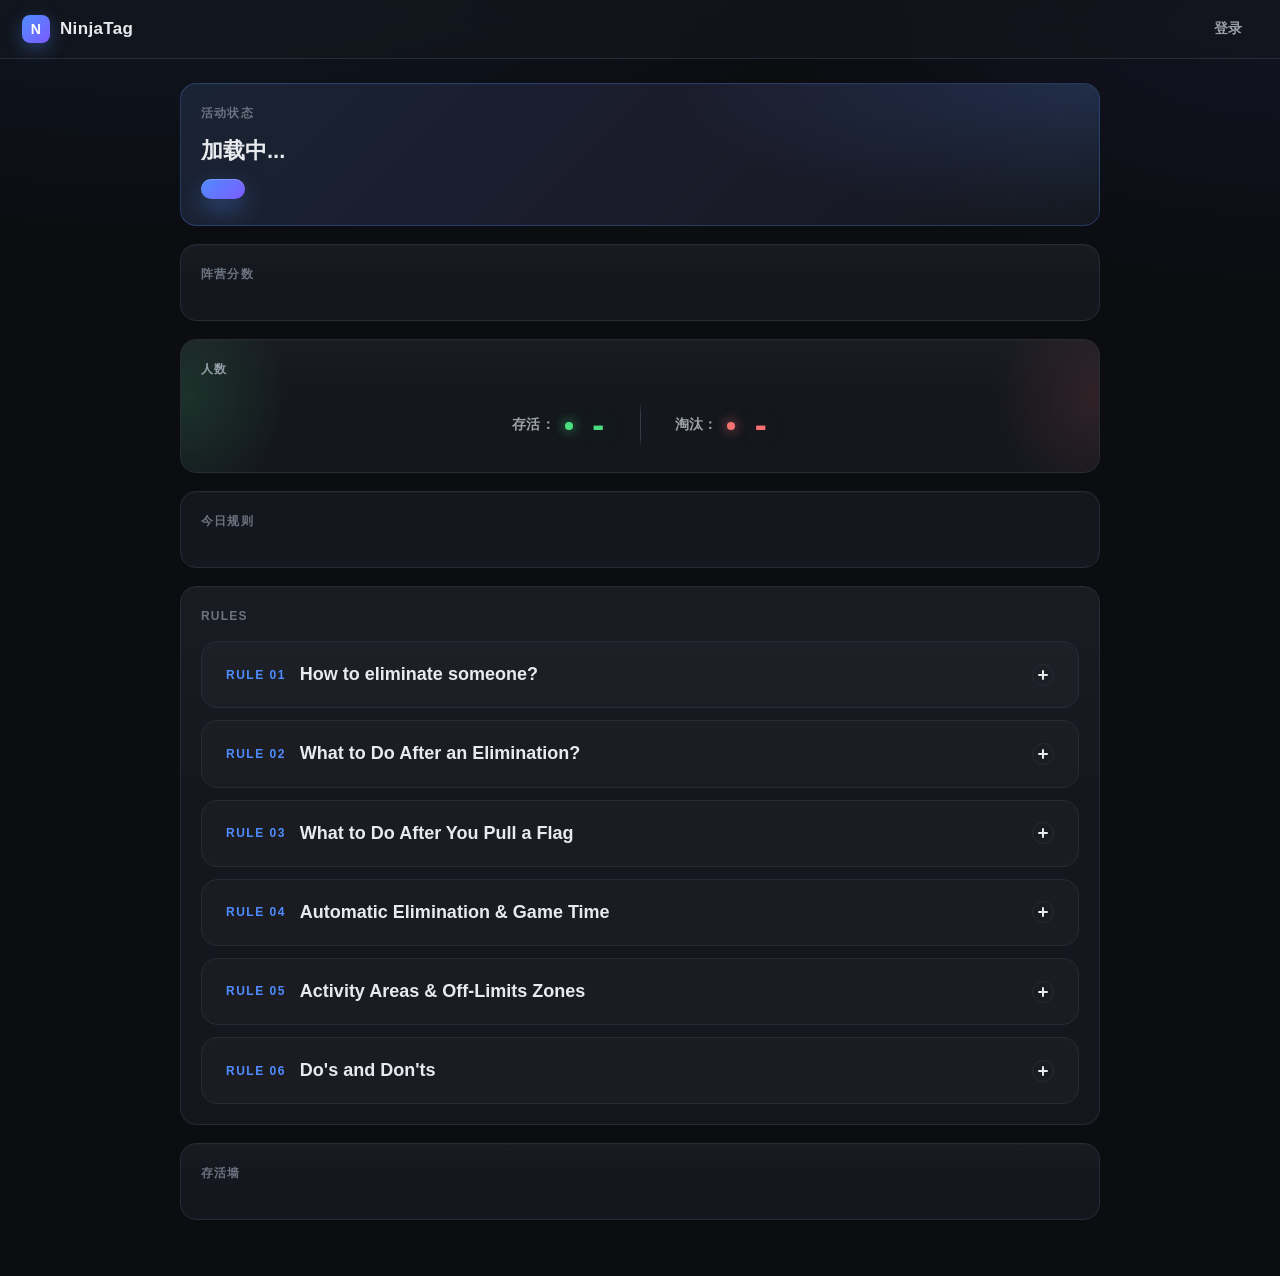
==== commit c030a58b: "Update: Better appearance for index" ====
--- a/index.html
+++ b/index.html
@@ -76,10 +76,8 @@
     <h2 data-i18n="public.todayRuleTitle">
      今日规则
     </h2>
-    <p id="rule-title" style="font-weight:600">
-    </p>
-    <p class="hint" id="rule-content" style="white-space:pre-wrap;line-height:1.6">
-    </p>
+    <p id="rule-title"></p>
+    <p class="hint" id="rule-content"></p>
    </section>
      <!-- Rules -->
   <section class="card rules-section" id="rules">
--- a/css/public.css
+++ b/css/public.css
@@ -537,4 +537,291 @@
  body.page-public .rule-toggle::after {
   transition: none;
  }
+}
+
+/* ============================================================
+   Today's Rule —— 视觉强化
+   ------------------------------------------------------------
+   设计目标：
+     · 从「普通卡片」升级为「今日重点」
+     · 用紫蓝渐变强调色与全站主色呼应，又与 Rules 折叠区区分
+     · 标题大号醒目，正文缩进 + 竖线，像一篇小文章
+     · 当没有今日规则时，自动降级为朴素样式，避免空白夸张
+   依赖：先移除 #rule-title / #rule-content 上的内联样式
+   ============================================================ */
+
+/* ---------- 卡片本体：紫蓝渐变 + 描边 ---------- */
+body.page-public #today-rule {
+ position: relative;
+ overflow: hidden;
+ background:
+  linear-gradient(135deg,
+   rgba(124, 92, 255, 0.09),
+   rgba(79, 140, 255, 0.05) 45%,
+   transparent 100%),
+  var(--surface);
+ border: 1px solid rgba(124, 92, 255, 0.24);
+ transition: border-color 0.2s;
+}
+
+body.page-public #today-rule:hover {
+ border-color: rgba(124, 92, 255, 0.42);
+}
+
+/* 左上角装饰性光晕 */
+body.page-public #today-rule::before {
+ content: "";
+ position: absolute;
+ top: -60%;
+ left: -8%;
+ width: 280px;
+ height: 280px;
+ border-radius: 50%;
+ background: radial-gradient(circle,
+   rgba(124, 92, 255, 0.20), transparent 70%);
+ pointer-events: none;
+ z-index: 0;
+}
+
+/* 左侧渐变色强调条 */
+body.page-public #today-rule::after {
+ content: "";
+ position: absolute;
+ left: 0;
+ top: 20px;
+ bottom: 20px;
+ width: 4px;
+ border-radius: 0 4px 4px 0;
+ background: linear-gradient(180deg, #7c5cff, #4f8cff);
+ box-shadow: 0 0 16px rgba(124, 92, 255, 0.45);
+ pointer-events: none;
+}
+
+/* 让内部元素盖在装饰层之上 */
+body.page-public #today-rule > * {
+ position: relative;
+ z-index: 1;
+}
+
+/* ---------- 顶部小标签（"今日规则"） ---------- */
+body.page-public #today-rule > h2 {
+ color: rgba(180, 160, 255, 0.85) !important;
+}
+
+/* ---------- 规则标题：整张卡的主角 ---------- */
+body.page-public #today-rule #rule-title {
+ font-size: 22px;
+ font-weight: 800;
+ line-height: 1.3;
+ letter-spacing: -0.01em;
+ color: var(--text);
+ margin-bottom: 14px;
+}
+
+/* ---------- 规则正文：缩进 + 竖线，像小文章 ---------- */
+body.page-public #today-rule #rule-content {
+ font-size: 15px;
+ line-height: 1.8;
+ color: var(--text-secondary);
+ white-space: pre-wrap;
+ padding-left: 16px;
+ border-left: 1px solid rgba(124, 92, 255, 0.28);
+}
+
+/* 正文为空时（无规则场景）不要显示那条竖线 */
+body.page-public #today-rule #rule-content:empty {
+ padding-left: 0;
+ border-left: none;
+}
+
+/* ---------- 无今日规则时：整张卡自动降级为朴素样式 ---------- */
+@supports selector(:has(*)) {
+ body.page-public #today-rule:has(#rule-content:empty) {
+  background: var(--surface);
+  border-color: var(--border);
+ }
+
+ body.page-public #today-rule:has(#rule-content:empty)::before,
+ body.page-public #today-rule:has(#rule-content:empty)::after {
+  display: none;
+ }
+
+ body.page-public #today-rule:has(#rule-content:empty) > h2 {
+  color: var(--text-tertiary) !important;
+ }
+
+ body.page-public #today-rule:has(#rule-content:empty) #rule-title {
+  font-size: 15px;
+  font-weight: 500;
+  color: var(--text-secondary);
+  margin-bottom: 0;
+ }
+}
+
+/* ---------- 移动端微调 ---------- */
+@media (max-width: 700px) {
+ body.page-public #today-rule #rule-title {
+  font-size: 19px;
+ }
+
+ body.page-public #today-rule #rule-content {
+  font-size: 14px;
+  line-height: 1.75;
+  padding-left: 12px;
+ }
+
+ body.page-public #today-rule::after {
+  top: 16px;
+  bottom: 16px;
+ }
+}
+
+/* ============================================================
+   Counts —— 存活 / 淘汰 计数卡片
+   ------------------------------------------------------------
+   设计目标：
+     · 让两个数字成为整卡的主角（大号 + 颜色 + 光晕）
+     · 左绿右红的柔光背景呼应语义
+     · 用渐变竖线替换原来的全角 "｜" 分隔符
+     · 移动端自动缩小字号，不挤压布局
+   依赖：
+     · #alive-count / #eliminated-count 由 public.js 设置文本
+     · 未改动 HTML / JS / style.css
+   ============================================================ */
+
+/* ---------- 卡片本体：双色柔光 ---------- */
+body.page-public #counts {
+ position: relative;
+ overflow: hidden;
+}
+
+body.page-public #counts::before {
+ content: "";
+ position: absolute;
+ top: -40%;
+ left: -12%;
+ width: 220px;
+ height: 220px;
+ border-radius: 50%;
+ background: radial-gradient(circle,
+   rgba(74, 222, 128, 0.14), transparent 70%);
+ pointer-events: none;
+ z-index: 0;
+}
+
+body.page-public #counts::after {
+ content: "";
+ position: absolute;
+ top: -40%;
+ right: -12%;
+ width: 220px;
+ height: 220px;
+ border-radius: 50%;
+ background: radial-gradient(circle,
+   rgba(248, 113, 113, 0.12), transparent 70%);
+ pointer-events: none;
+ z-index: 0;
+}
+
+body.page-public #counts > * {
+ position: relative;
+ z-index: 1;
+}
+
+/* ---------- 顶部小标签 ---------- */
+body.page-public #counts > h2 {
+ color: rgba(200, 210, 225, 0.7) !important;
+}
+
+/* ---------- 计数行 ---------- */
+body.page-public #counts > p {
+ display: flex;
+ align-items: center;
+ justify-content: center;
+ gap: 8px;
+ flex-wrap: wrap;
+ padding: 8px 0 4px;
+ font-size: 14px;
+ font-weight: 600;
+ letter-spacing: 0.02em;
+ color: var(--text-secondary);
+}
+
+/* ---------- 数字本体：大号 + 颜色 + 光晕 ---------- */
+body.page-public #counts #alive-count,
+body.page-public #counts #eliminated-count {
+ font-size: 36px;
+ font-weight: 900;
+ line-height: 1;
+ letter-spacing: -0.02em;
+ font-variant-numeric: tabular-nums;
+ margin: 0 2px;
+ transition: color 0.2s;
+}
+
+body.page-public #counts #alive-count {
+ color: #4ade80;
+ text-shadow: 0 0 28px rgba(74, 222, 128, 0.42);
+}
+
+body.page-public #counts #eliminated-count {
+ color: #f87171;
+ text-shadow: 0 0 28px rgba(248, 113, 113, 0.38);
+}
+
+/* ---------- 把 "｜" 变成渐变竖线 ---------- */
+body.page-public #counts > p > .muted {
+ display: inline-block;
+ width: 1px;
+ height: 46px;
+ margin: 0 26px;
+ font-size: 0;
+ line-height: 0;
+ color: transparent;
+ background: linear-gradient(180deg,
+   transparent,
+   var(--border-strong) 25%,
+   var(--border-strong) 75%,
+   transparent);
+}
+
+/* ---------- 数字下方的语义小圆点 ---------- */
+body.page-public #counts #alive-count::before,
+body.page-public #counts #eliminated-count::before {
+ content: "";
+ display: inline-block;
+ width: 8px;
+ height: 8px;
+ border-radius: 50%;
+ margin-right: 10px;
+ vertical-align: middle;
+ position: relative;
+ top: -2px;
+}
+
+body.page-public #counts #alive-count::before {
+ background: #4ade80;
+ box-shadow: 0 0 12px rgba(74, 222, 128, 0.85);
+}
+
+body.page-public #counts #eliminated-count::before {
+ background: #f87171;
+ box-shadow: 0 0 12px rgba(248, 113, 113, 0.85);
+}
+
+/* ---------- 移动端：缩小字号、收窄间距 ---------- */
+@media (max-width: 700px) {
+ body.page-public #counts #alive-count,
+ body.page-public #counts #eliminated-count {
+  font-size: 28px;
+ }
+
+ body.page-public #counts > p {
+  font-size: 13px;
+ }
+
+ body.page-public #counts > p > .muted {
+  height: 36px;
+  margin: 0 18px;
+ }
 }
